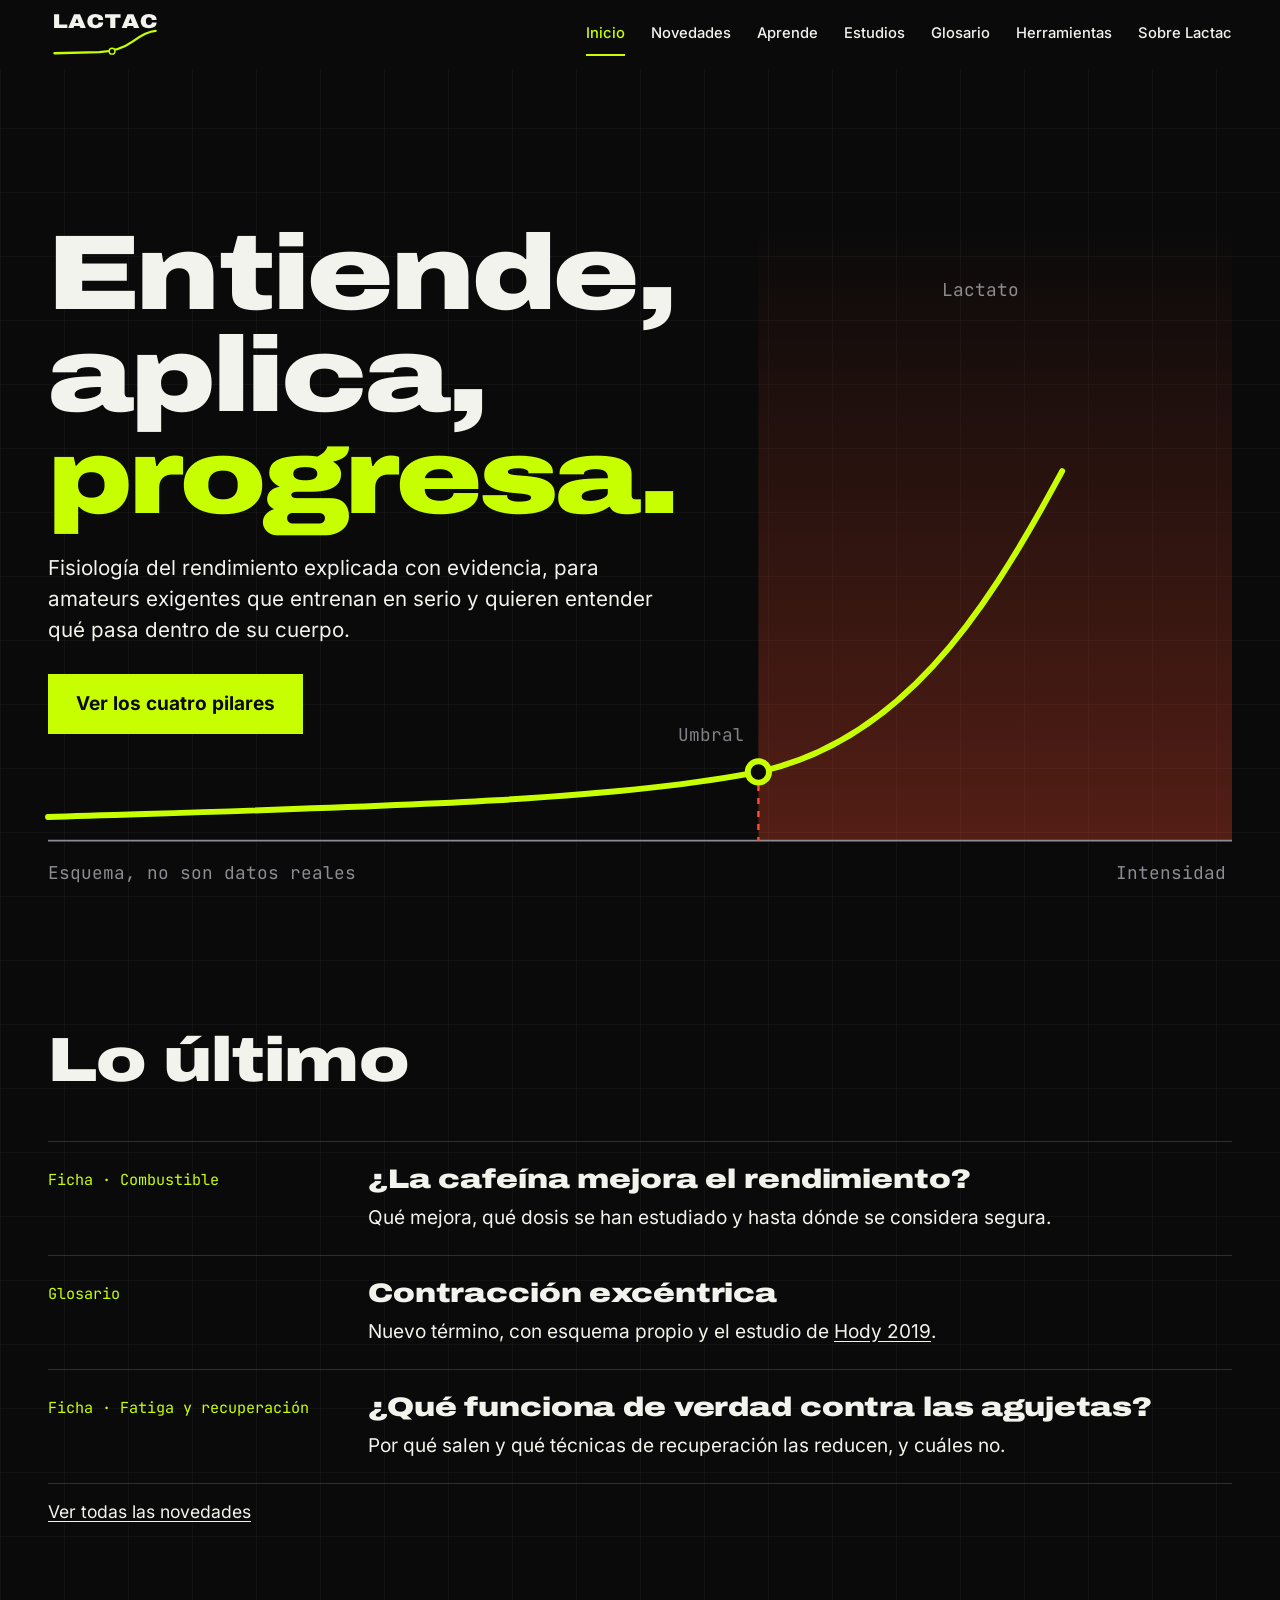
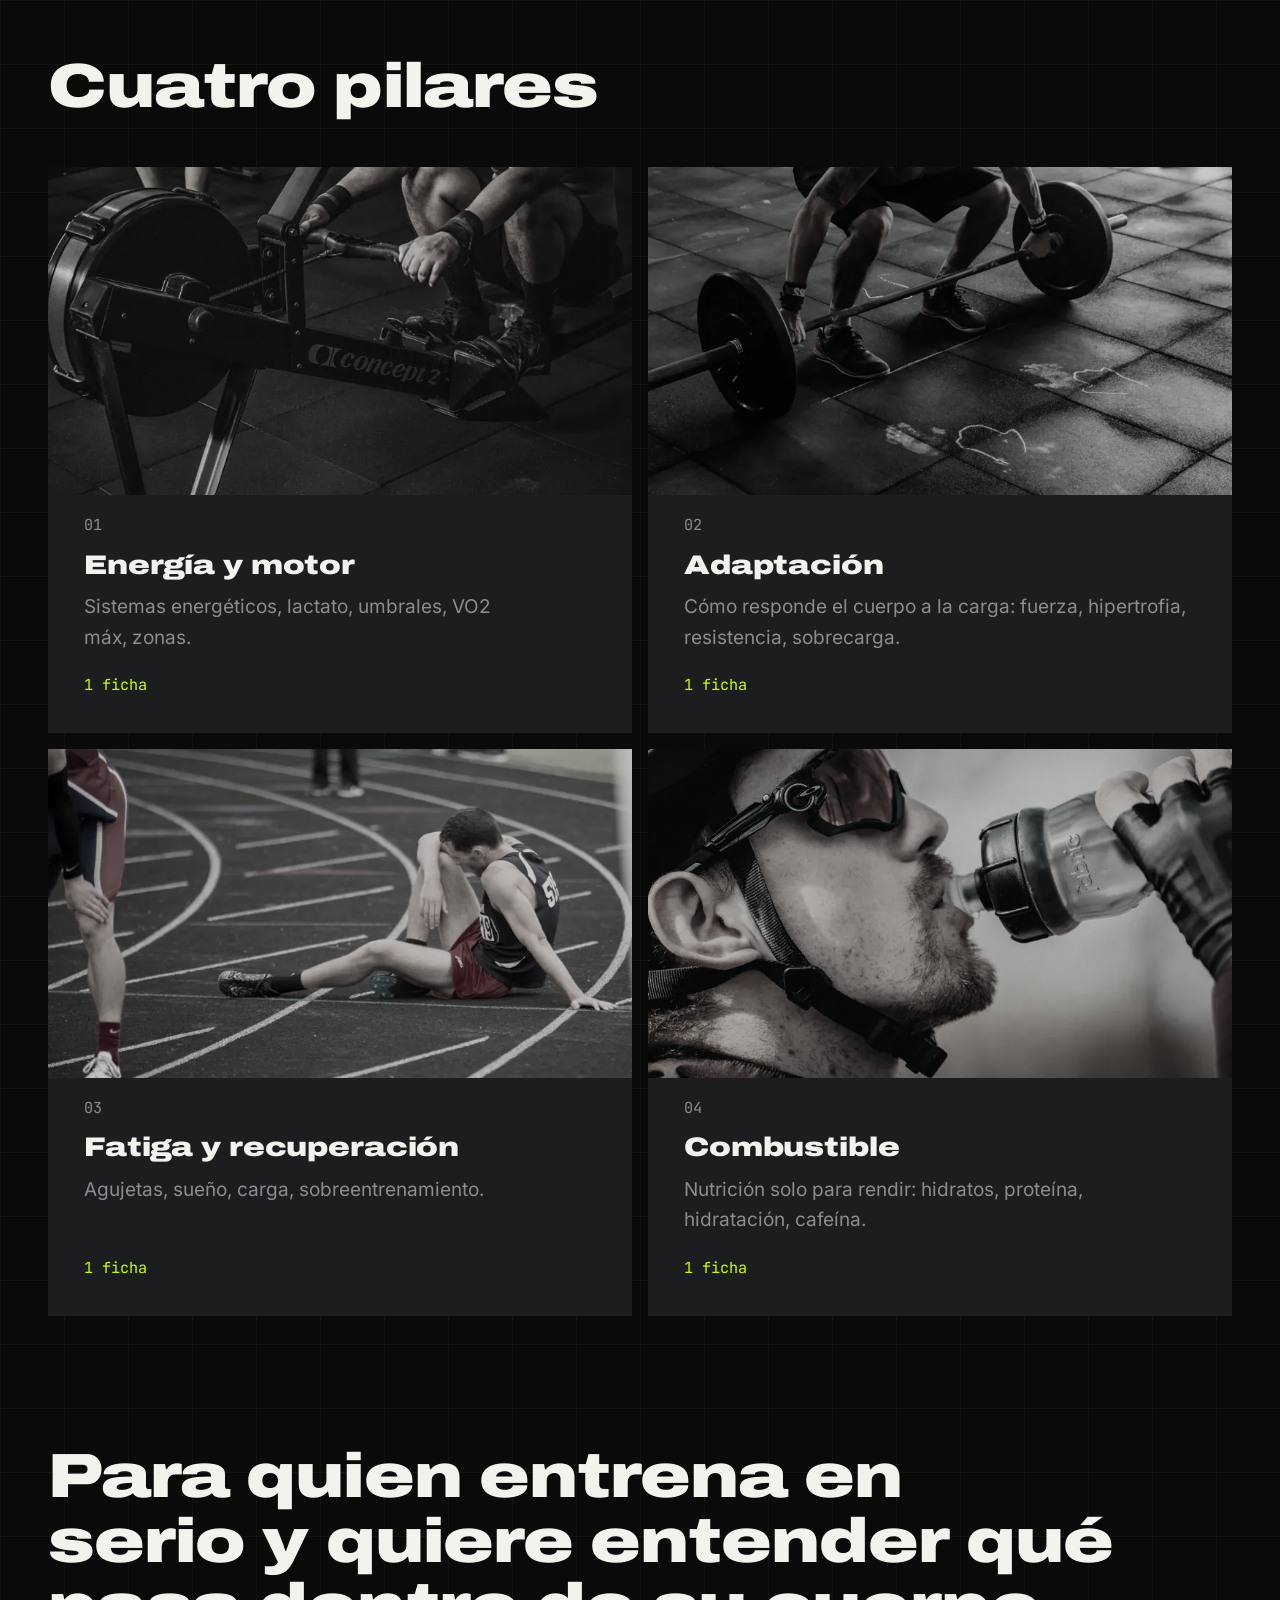
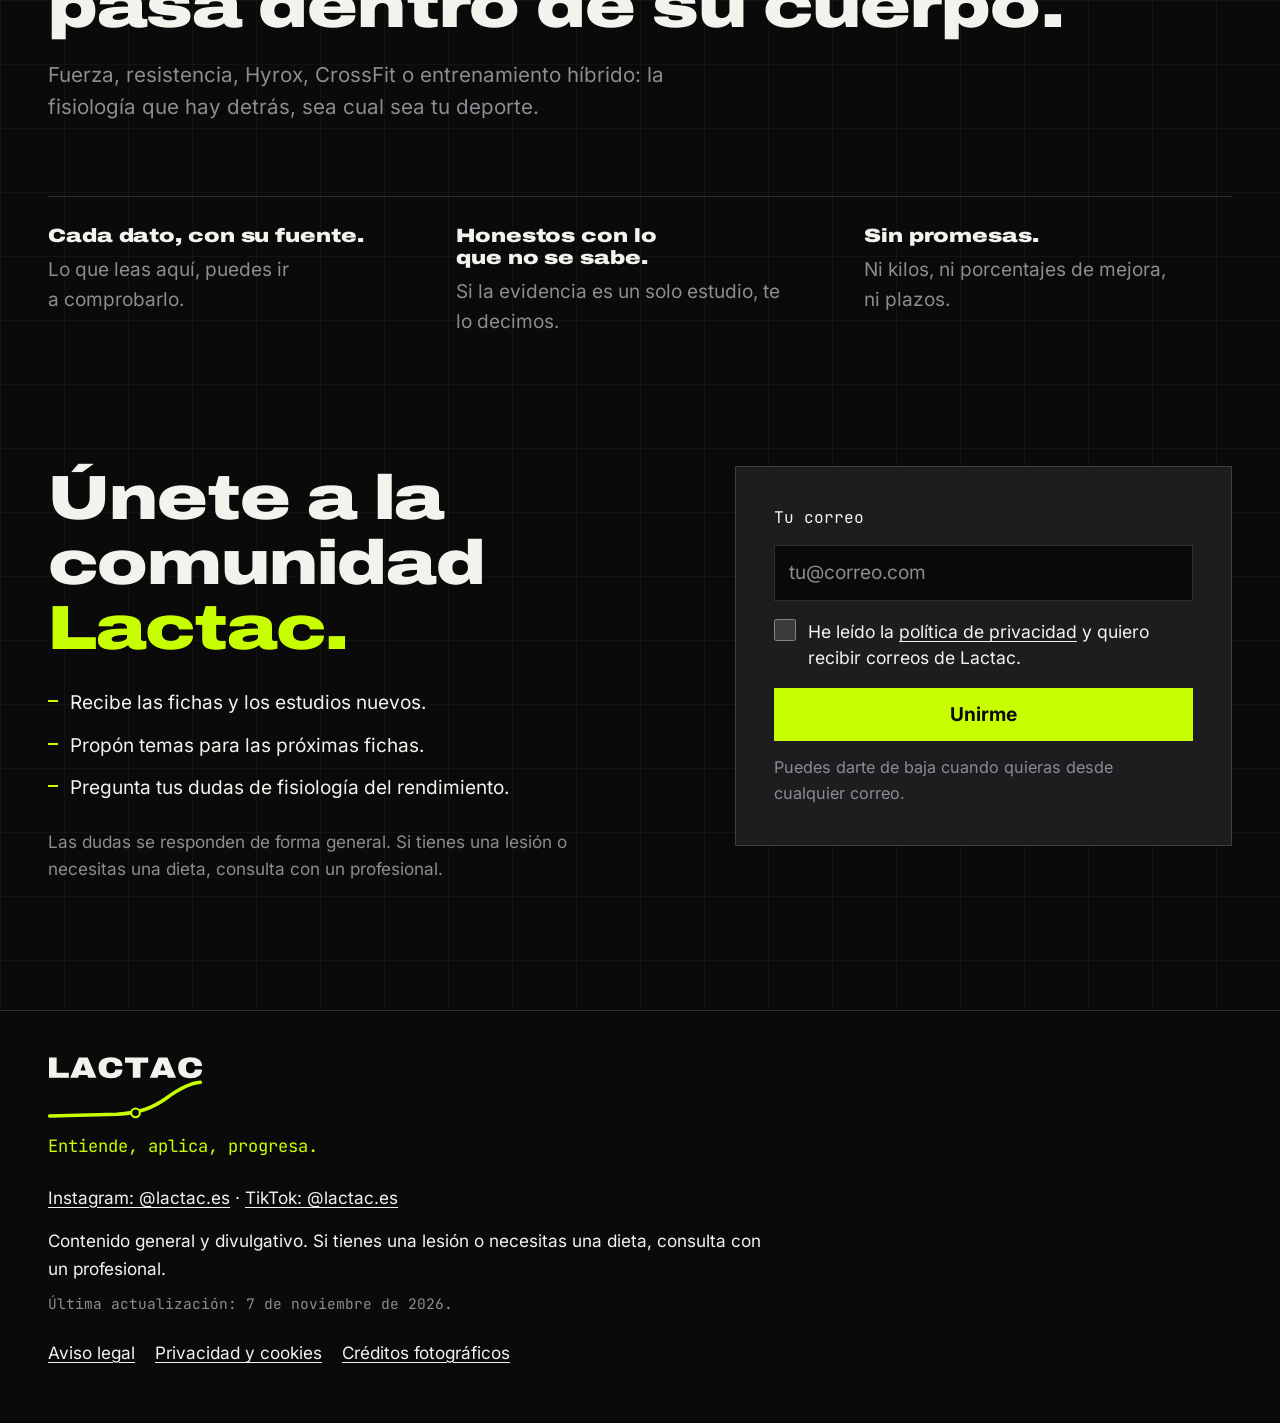
==== index.html @ e9f46bf6 "Añade la página Novedades, la enlaza en el menú y renueva Lo último de la portada Co-Authored-By: Cl" ====
<!doctype html>
<html lang="es">
<head>
  <meta charset="utf-8">
  <meta name="viewport" content="width=device-width, initial-scale=1">
  <title>Lactac: entiende, aplica, progresa</title>
  <meta name="description" content="Fisiología del rendimiento explicada con evidencia, para amateurs exigentes que entrenan en serio y quieren entender qué pasa dentro de su cuerpo.">
  <meta name="theme-color" content="#0A0A0A">
  <meta name="google-site-verification" content="8Z2kCoViaQaZimthYdNIzVZEVKFtoQlKiyJhFaFFDhQ">
  <link rel="icon" href="assets/logo/lactac-favicon.svg" type="image/svg+xml">
  <link rel="apple-touch-icon" href="assets/logo/lactac-favicon.png">
  <link rel="preload" as="font" type="font/woff2" href="assets/fonts/archivo-900-wdth125-latin.woff2" crossorigin>
  <link rel="stylesheet" href="styles.css?v=20261107zb">
  <script>
    document.documentElement.classList.add("js");
    setTimeout(function () {
      if (!(window.__BRAND__ && window.__BRAND__.booted)) document.documentElement.classList.remove("js");
    }, 4000);
  </script>
  <script defer src="lib/gsap.min.js?v=20261105"></script>
  <script defer src="lib/ScrollTrigger.min.js?v=20261105"></script>
  <script defer src="lib/manifest.js?v=20261107"></script>
  <script defer src="main.js?v=20261107i"></script>
</head>
<body>
  <a class="skip-link" href="#contenido">Saltar al contenido</a>

  <header class="nav" data-nav>
    <a class="brand" href="index.html" aria-label="Lactac, ir al inicio">
      <img src="assets/logo/lactac-logo-transparente-para-fondo-oscuro.svg" width="5801" height="2433" alt="">
    </a>
    <button class="nav-toggle" type="button" aria-expanded="false" aria-controls="menu" data-menu-toggle>Menú</button>
    <nav class="nav-links" id="menu" aria-label="Principal">
      <a href="index.html" aria-current="page">Inicio</a>
      <a href="novedades.html">Novedades</a>
      <a href="aprende.html">Aprende</a>
      <a href="estudios.html">Estudios</a>
      <a href="glosario.html">Glosario</a>
      <a href="herramientas.html">Herramientas</a>
      <a href="sobre.html">Sobre Lactac</a>
    </nav>
  </header>

  <main id="contenido">
    <section class="hero" id="inicio">
      <div class="hero-text">
        <h1 class="hero-title">
          <span>Entiende,</span>
          <span>aplica,</span>
          <span class="accent">progresa.</span>
        </h1>
        <p class="hero-sub">Fisiología del rendimiento explicada con evidencia, para amateurs exigentes que entrenan en serio y quieren entender qué pasa dentro de su cuerpo.</p>
        <a class="btn" href="aprende.html">Ver los cuatro pilares</a>
      </div>
      <svg class="chart chart-hero" data-chart="load" viewBox="0 0 1000 560" preserveAspectRatio="xMaxYMax meet" role="img" aria-label="Esquema de una curva de lactato: plana al principio y, a partir del umbral, se dispara al subir la intensidad.">
        <defs>
          <linearGradient id="zona-roja" x1="0" y1="0" x2="0" y2="1">
            <stop offset="0" stop-color="#FF4D2E" stop-opacity="0"/>
            <stop offset="1" stop-color="#FF4D2E" stop-opacity=".3"/>
          </linearGradient>
        </defs>
        <rect class="after" fill="url(#zona-roja)" x="600" y="0" width="400" height="520"/>
        <line class="axis" x1="0" y1="520" x2="1000" y2="520"/>
        <line class="after zone-line" x1="600" y1="462" x2="600" y2="520"/>
        <path class="draw curve" pathLength="1" d="M0 500 C 250 492, 470 488, 600 462 C 720 436, 790 330, 850 220 S 930 60, 990 40"/>
        <circle class="after dot" cx="600" cy="462" r="9"/>
        <text class="after" x="588" y="436" text-anchor="end">Umbral</text>
        <text x="820" y="60" text-anchor="end">Lactato</text>
        <text x="995" y="552" text-anchor="end">Intensidad</text>
        <text x="0" y="552">Esquema, no son datos reales</text>
      </svg>
    </section>

    <section class="latest wrap">
      <h2>Lo último</h2>
      <!-- Las tres primeras novedades de novedades.html -->
      <ul class="news-list">
        <li class="news-item">
          <p class="news-tag">Ficha · Combustible</p>
          <div class="news-body">
            <h3><a href="aprende.html#cafeina">¿La cafeína mejora el rendimiento?</a></h3>
            <p>Qué mejora, qué dosis se han estudiado y hasta dónde se considera segura.</p>
          </div>
        </li>
        <li class="news-item">
          <p class="news-tag">Glosario</p>
          <div class="news-body">
            <h3><a href="glosario.html#contraccion-excentrica">Contracción excéntrica</a></h3>
            <p>Nuevo término, con esquema propio y el estudio de <a href="estudios.html#hody-2019">Hody 2019</a>.</p>
          </div>
        </li>
        <li class="news-item">
          <p class="news-tag">Ficha · Fatiga y recuperación</p>
          <div class="news-body">
            <h3><a href="aprende.html#agujetas">¿Qué funciona de verdad contra las agujetas?</a></h3>
            <p>Por qué salen y qué técnicas de recuperación las reducen, y cuáles no.</p>
          </div>
        </li>
      </ul>
      <p class="latest-more"><a href="novedades.html">Ver todas las novedades</a></p>
    </section>

    <section class="pillars-home wrap">
      <h2>Cuatro pilares</h2>
      <div class="pillar-cards">
        <a class="pillar-card" href="aprende.html#energia">
          <img class="pillar-photo" src="assets/photos/energia-800.webp" srcset="assets/photos/energia-800.webp 800w, assets/photos/energia-1600.webp 1600w" sizes="(min-width: 720px) 50vw, 100vw" width="800" height="450" alt="" loading="lazy" decoding="async">
          <span class="pillar-num">01</span>
          <h3>Energía y motor</h3>
          <p>Sistemas energéticos, lactato, umbrales, VO2 máx, zonas.</p>
          <span class="pillar-count">1 ficha</span>
        </a>
        <a class="pillar-card" href="aprende.html#adaptacion">
          <img class="pillar-photo" src="assets/photos/adaptacion-800.webp" srcset="assets/photos/adaptacion-800.webp 800w, assets/photos/adaptacion-1600.webp 1600w" sizes="(min-width: 720px) 50vw, 100vw" width="800" height="450" alt="" loading="lazy" decoding="async">
          <span class="pillar-num">02</span>
          <h3>Adaptación</h3>
          <p>Cómo responde el cuerpo a la carga: fuerza, hipertrofia, resistencia, sobrecarga.</p>
          <span class="pillar-count">1 ficha</span>
        </a>
        <a class="pillar-card" href="aprende.html#fatiga">
          <img class="pillar-photo" src="assets/photos/fatiga-800.webp" srcset="assets/photos/fatiga-800.webp 800w, assets/photos/fatiga-1600.webp 1600w" sizes="(min-width: 720px) 50vw, 100vw" width="800" height="450" alt="" loading="lazy" decoding="async">
          <span class="pillar-num">03</span>
          <h3>Fatiga y recuperación</h3>
          <p>Agujetas, sueño, carga, sobreentrenamiento.</p>
          <span class="pillar-count">1 ficha</span>
        </a>
        <a class="pillar-card" href="aprende.html#combustible">
          <img class="pillar-photo" src="assets/photos/combustible-800.webp" srcset="assets/photos/combustible-800.webp 800w, assets/photos/combustible-1600.webp 1600w" sizes="(min-width: 720px) 50vw, 100vw" width="800" height="450" alt="" loading="lazy" decoding="async">
          <span class="pillar-num">04</span>
          <h3>Combustible</h3>
          <p>Nutrición solo para rendir: hidratos, proteína, hidratación, cafeína.</p>
          <span class="pillar-count">1 ficha</span>
        </a>
      </div>
    </section>

    <section class="idea wrap">
      <h2>Para quien entrena en serio y quiere entender qué pasa dentro de su cuerpo.</h2>
      <p class="idea-sub">Fuerza, resistencia, Hyrox, CrossFit o entrenamiento híbrido: la fisiología que hay detrás, sea cual sea tu deporte.</p>
      <div class="rules">
        <div>
          <h3>Cada dato, con su fuente.</h3>
          <p>Lo que leas aquí, puedes ir a comprobarlo.</p>
        </div>
        <div>
          <h3>Honestos con lo que no se sabe.</h3>
          <p>Si la evidencia es un solo estudio, te lo decimos.</p>
        </div>
        <div>
          <h3>Sin promesas.</h3>
          <p>Ni kilos, ni porcentajes de mejora, ni plazos.</p>
        </div>
      </div>
    </section>

    <section class="join wrap" id="comunidad">
      <div class="join-text">
        <h2>Únete a la comunidad <span class="accent">Lactac.</span></h2>
        <ul class="join-list">
          <li>Recibe las fichas y los estudios nuevos.</li>
          <li>Propón temas para las próximas fichas.</li>
          <li>Pregunta tus dudas de fisiología del rendimiento.</li>
        </ul>
        <p class="join-note">Las dudas se responden de forma general. Si tienes una lesión o necesitas una dieta, consulta con un profesional.</p>
      </div>
      <!-- Formulario «Comunidad Lactac» de Brevo, con el diseño de la web. -->
      <form class="join-form" method="post" action="https://de83f04d.sibforms.com/serve/[base64]">
        <label for="join-email">Tu correo</label>
        <input id="join-email" name="EMAIL" type="email" autocomplete="email" placeholder="tu@correo.com" required>
        <label class="join-consent">
          <input type="checkbox" required>
          <span>He leído la <a href="privacidad.html">política de privacidad</a> y quiero recibir correos de Lactac.</span>
        </label>
        <input class="join-check" type="text" name="email_address_check" value="" tabindex="-1" autocomplete="off" aria-hidden="true">
        <input type="hidden" name="locale" value="es">
        <input type="hidden" name="html_type" value="simple">
        <button class="btn" type="submit">Unirme</button>
        <p class="join-small">Puedes darte de baja cuando quieras desde cualquier correo.</p>
      </form>
    </section>
  </main>

  <footer class="footer">
    <div class="wrap footer-inner">
      <img class="footer-logo" src="assets/logo/lactac-logo-transparente-para-fondo-oscuro.svg" width="5801" height="2433" alt="Lactac" loading="lazy">
      <p class="footer-tagline">Entiende, aplica, progresa.</p>
      <p class="footer-ig"><a href="https://www.instagram.com/lactac.es/">Instagram: @lactac.es</a> · <a href="https://www.tiktok.com/@lactac.es">TikTok: @lactac.es</a></p>
      <p>Contenido general y divulgativo. Si tienes una lesión o necesitas una dieta, consulta con un profesional.</p>
      <p class="footer-updated">Última actualización: 7 de noviembre de 2026.</p>
      <p class="footer-credits">
        <a href="aviso-legal.html">Aviso legal</a>
        <a href="privacidad.html">Privacidad y cookies</a>
        <a href="creditos.html">Créditos fotográficos</a>
      </p>
    </div>
  </footer>
</body>
</html>
---- styles.css ----
/* =============================================================
   0. Fuentes alojadas en la propia web (licencia SIL OFL 1.1)
   ============================================================= */
/* latin-ext */
@font-face {
  font-family: 'Archivo';
  font-style: normal;
  font-weight: 900;
  font-stretch: 125%;
  font-display: swap;
  src: url(assets/fonts/archivo-900-wdth125-latin-ext.woff2) format('woff2');
  unicode-range: U+0100-02BA, U+02BD-02C5, U+02C7-02CC, U+02CE-02D7, U+02DD-02FF, U+0304, U+0308, U+0329, U+1D00-1DBF, U+1E00-1E9F, U+1EF2-1EFF, U+2020, U+20A0-20AB, U+20AD-20C4, U+2113, U+2C60-2C7F, U+A720-A7FF;
}
/* latin */
@font-face {
  font-family: 'Archivo';
  font-style: normal;
  font-weight: 900;
  font-stretch: 125%;
  font-display: swap;
  src: url(assets/fonts/archivo-900-wdth125-latin.woff2) format('woff2');
  unicode-range: U+0000-00FF, U+0131, U+0152-0153, U+02BB-02BC, U+02C6, U+02DA, U+02DC, U+0304, U+0308, U+0329, U+2000-206F, U+20AC, U+2122, U+2191, U+2193, U+2212, U+2215, U+FEFF, U+FFFD;
}
/* latin-ext */
@font-face {
  font-family: 'Inter';
  font-style: normal;
  font-weight: 400 700;
  font-display: swap;
  src: url(assets/fonts/inter-400-700-latin-ext.woff2) format('woff2');
  unicode-range: U+0100-02BA, U+02BD-02C5, U+02C7-02CC, U+02CE-02D7, U+02DD-02FF, U+0304, U+0308, U+0329, U+1D00-1DBF, U+1E00-1E9F, U+1EF2-1EFF, U+2020, U+20A0-20AB, U+20AD-20C4, U+2113, U+2C60-2C7F, U+A720-A7FF;
}
/* latin */
@font-face {
  font-family: 'Inter';
  font-style: normal;
  font-weight: 400 700;
  font-display: swap;
  src: url(assets/fonts/inter-400-700-latin.woff2) format('woff2');
  unicode-range: U+0000-00FF, U+0131, U+0152-0153, U+02BB-02BC, U+02C6, U+02DA, U+02DC, U+0304, U+0308, U+0329, U+2000-206F, U+20AC, U+2122, U+2191, U+2193, U+2212, U+2215, U+FEFF, U+FFFD;
}
/* latin-ext */
@font-face {
  font-family: 'JetBrains Mono';
  font-style: normal;
  font-weight: 400 700;
  font-display: swap;
  src: url(assets/fonts/jetbrains-mono-400-700-latin-ext.woff2) format('woff2');
  unicode-range: U+0100-02BA, U+02BD-02C5, U+02C7-02CC, U+02CE-02D7, U+02DD-02FF, U+0304, U+0308, U+0329, U+1D00-1DBF, U+1E00-1E9F, U+1EF2-1EFF, U+2020, U+20A0-20AB, U+20AD-20C4, U+2113, U+2C60-2C7F, U+A720-A7FF;
}
/* latin */
@font-face {
  font-family: 'JetBrains Mono';
  font-style: normal;
  font-weight: 400 700;
  font-display: swap;
  src: url(assets/fonts/jetbrains-mono-400-700-latin.woff2) format('woff2');
  unicode-range: U+0000-00FF, U+0131, U+0152-0153, U+02BB-02BC, U+02C6, U+02DA, U+02DC, U+0304, U+0308, U+0329, U+2000-206F, U+20AC, U+2122, U+2191, U+2193, U+2212, U+2215, U+FEFF, U+FFFD;
}

/* =============================================================
   1. Tokens
   ============================================================= */
:root {
  color-scheme: dark;
  --lime: #C8FF00;      /* acento, solo sobre oscuro */
  --black: #0A0A0A;     /* fondo */
  --graphite: #1C1D1F;  /* tarjetas */
  --bone: #F3F3EE;      /* texto */
  --gray: #8C8C92;      /* secundario */
  --red: #FF4D2E;       /* solo en gráficas */
  --line: rgba(243, 243, 238, .16);
  --grid: rgba(243, 243, 238, .035);
  --display: "Archivo", "Arial Black", sans-serif;
  --body: "Inter", "Segoe UI", system-ui, sans-serif;
  --mono: "JetBrains Mono", "Consolas", monospace;
  --gutter: clamp(20px, 4vw, 48px);
  --content-max: 1760px;
  /* Margen lateral único: logo, títulos y contenido empiezan en el mismo sitio */
  --edge: max(var(--gutter), calc((100% - var(--content-max)) / 2 + var(--gutter)));
  --gap-section: clamp(72px, 10vw, 148px);
}

/* =============================================================
   2. Base
   ============================================================= */
*, *::before, *::after { box-sizing: border-box; margin: 0; }
html { -webkit-text-size-adjust: 100%; overflow-x: clip; scroll-behavior: smooth; scroll-padding-top: 96px; background: var(--black); }
body {
  font-family: var(--body);
  font-size: clamp(17px, .5vw + 15px, 19px);
  line-height: 1.6;
  color: var(--bone);
  background-color: var(--black);
  /* La rejilla de laboratorio */
  background-image:
    linear-gradient(var(--grid) 1px, transparent 1px),
    linear-gradient(90deg, var(--grid) 1px, transparent 1px);
  background-size: 64px 64px;
  overflow-x: clip;
  -webkit-font-smoothing: antialiased;
  text-rendering: optimizeLegibility;
}
img, svg { display: block; max-width: 100%; }
img { height: auto; }
a { color: inherit; text-underline-offset: .18em; }
p { text-wrap: pretty; }
h1, h2, h3 { text-wrap: balance; font-family: var(--display); font-weight: 900; font-stretch: 125%; }
h2 { font-size: clamp(1.8rem, 5vw, 3.9rem); line-height: 1.04; letter-spacing: -.015em; }
h3 { font-size: clamp(1.25rem, 2.1vw, 1.75rem); line-height: 1.14; letter-spacing: -.005em; }
::selection { background: var(--lime); color: var(--black); }
:focus-visible { outline: 3px solid var(--lime); outline-offset: 3px; border-radius: 2px; }

.skip-link {
  position: fixed; top: -100px; left: 1rem; z-index: 100;
  padding: .6rem 1rem; background: var(--lime); color: var(--black); font-weight: 700;
}
.skip-link:focus { top: 1rem; }
.wrap { max-width: var(--content-max); margin-inline: auto; padding-inline: var(--gutter); }
.accent { color: var(--lime); }

/* =============================================================
   3. Navegación y botón
   ============================================================= */
.nav {
  position: fixed; inset: 0 0 auto 0; z-index: 50;
  display: flex; align-items: center; justify-content: space-between; flex-wrap: wrap; gap: 4px 32px;
  padding: 10px var(--edge);
  background: var(--black);
  border-bottom: 1px solid transparent;
  transition: border-color .3s;
}
.nav.is-solid { border-bottom-color: var(--line); }
.brand { display: block; min-height: 44px; }
.brand img { width: auto; height: 48px; }
.nav-links { display: flex; flex-wrap: wrap; gap: 0 26px; font-weight: 500; font-size: .92rem; }
.nav-links a { display: block; padding: 10px 0; text-decoration: none; box-shadow: inset 0 -2px 0 transparent; transition: box-shadow .25s; }
.nav-links a[aria-current="page"] { color: var(--lime); box-shadow: inset 0 -2px 0 var(--lime); }
@media (hover: hover) { .nav-links a:hover { box-shadow: inset 0 -2px 0 var(--lime); } }
.nav-toggle { display: none; }

.btn {
  display: inline-block; padding: 15px 28px;
  background: var(--lime); color: var(--black);
  font-weight: 700; text-decoration: none;
  transition: background-color .2s;
}
@media (hover: hover) { .btn:hover { background: var(--bone); } }

/* =============================================================
   4. Gráficas
   ============================================================= */
.chart { width: 100%; height: auto; overflow: visible; }
.chart text { font-family: var(--mono); font-size: 13px; fill: var(--gray); }
.chart .label-accent { fill: var(--lime); }
.chart .label-zone { fill: var(--red); }
.axis { stroke: var(--gray); stroke-width: 1.5; }
.baseline { stroke: var(--gray); stroke-width: 1; stroke-dasharray: 4 6; opacity: .7; }
.zone { fill: var(--red); opacity: .16; }
.zone-line { stroke: var(--red); stroke-width: 2; stroke-dasharray: 5 6; }
.draw { fill: none; stroke-linecap: round; stroke-linejoin: round; stroke-dasharray: 1 1.1; stroke-dashoffset: 0; }
.curve { stroke: var(--lime); stroke-width: 5; }
.curve-mid { stroke: var(--bone); stroke-width: 3; }
.curve-soft { stroke: var(--gray); stroke-width: 3; }
.dot { fill: var(--black); stroke: var(--lime); stroke-width: 5; }

.plate { min-width: 0; }
.plate figcaption { margin-top: 10px; font-family: var(--mono); font-size: .75rem; color: var(--gray); }

/* =============================================================
   5. Secciones
   ============================================================= */
.hero {
  position: relative; isolation: isolate;
  min-height: 100vh; min-height: 100svh;
  padding: 104px var(--edge) 28px;
  display: flex; flex-direction: column; gap: 32px;
}
.hero-title { font-size: min(11.9vw, 8.2rem); line-height: .96; letter-spacing: -.025em; margin-bottom: 24px; }
.hero-title span { display: block; }
.hero-sub { max-width: 31em; font-size: 1.08em; line-height: 1.5; margin-bottom: 28px; }

.idea { padding-block: var(--gap-section) 0; }
.idea h2 { max-width: 19em; margin-bottom: 20px; }
.idea-sub { max-width: 34em; color: var(--gray); font-size: 1.08em; }
.rules { display: grid; gap: 28px; margin-top: clamp(40px, 6vw, 72px); padding-top: 28px; border-top: 1px solid var(--line); }
.rules h3 { font-size: clamp(1.1rem, 1.5vw, 1.3rem); margin-bottom: 8px; }
.rules p { color: var(--gray); }

.pillar { display: grid; gap: 36px; align-items: center; padding-block: var(--gap-section) 0; }
.pillar-text { min-width: 0; }
.pillar-text h2 { margin-bottom: 18px; }
.covers { font-family: var(--mono); font-size: .92em; line-height: 1.55; max-width: 34em; }
.empty { margin-top: 18px; color: var(--gray); font-size: .92em; }

/* La ficha de Adaptación */
.pillar-ficha { align-items: start; }
.ficha { display: grid; gap: 36px; min-width: 0; padding: clamp(22px, 4vw, 52px); background: var(--graphite); }
.ficha h3 { font-size: clamp(1.4rem, 2.8vw, 2.25rem); margin-bottom: 20px; }
.ficha-text { min-width: 0; }
.ficha-text p { max-width: 34em; margin-bottom: 14px; }
.ficha-block { padding-block: 18px; border-top: 1px solid var(--line); }
.ficha-block h4 { margin-bottom: 8px; font-family: var(--mono); font-size: .92em; font-weight: 500; }
.ficha-block p:last-child { margin-bottom: 0; }
/* «Cómo aplicarlo» se resalta en todas las fichas */
.ficha-apply { margin-block: 6px; padding: 18px 20px; border-top: 0; border-left: 4px solid var(--lime); background: rgba(200, 255, 0, .09); }
.ficha-apply h4 { color: var(--lime); font-weight: 700; }
.ficha-apply + .ficha-block { border-top: 0; }
.ficha-apply a { color: var(--lime); }
.fuentes { border-top: 1px solid var(--line); padding-top: 8px; }
.fuentes summary { padding-block: 10px; font-family: var(--mono); font-size: .92em; font-weight: 500; cursor: pointer; }
.fuentes ul { display: grid; gap: 10px; padding-left: 1.2em; margin: 8px 0 8px; font-size: .92em; }
.fuentes a { font-weight: 600; }

.bars { min-width: 0; display: grid; gap: 18px; align-self: center; }
.bars figcaption { font-family: var(--mono); font-size: .85em; color: var(--bone); }
.bar-row {
  display: grid; align-items: center; gap: 4px 12px;
  grid-template-columns: 1fr auto;
  grid-template-areas: "label value" "track track";
  font-family: var(--mono); font-size: .85em;
}
.bar-label { grid-area: label; color: var(--gray); }
.bar-value { grid-area: value; font-weight: 700; }
.bar-track { grid-area: track; display: block; height: 22px; border-left: 1.5px solid var(--gray); }
.bar { display: block; height: 100%; width: var(--v); background: var(--gray); transform-origin: left; }
.is-key .bar-label, .is-key .bar-value { color: var(--lime); }
.is-key .bar { background: var(--lime); }
.bars-source { font-family: var(--mono); font-size: .75rem; color: var(--gray); }

/* Cabecera de las páginas interiores */
.page-head { padding-block: 128px 0; }
.page-title { font-size: clamp(2.4rem, 8vw, 6.5rem); line-height: .98; letter-spacing: -.025em; margin-bottom: 18px; }
.page-intro { max-width: 34em; font-size: 1.08em; line-height: 1.5; }
.page-curve { margin-top: clamp(28px, 4vw, 48px); }
.page-end { padding-bottom: var(--gap-section); }

.subnav { display: flex; flex-wrap: wrap; gap: 0 26px; margin-top: 18px; font-family: var(--mono); font-size: .85em; }
.subnav a { display: block; padding-block: 11px; color: var(--gray); text-decoration: none; transition: color .2s; }
@media (hover: hover) { .subnav a:hover { color: var(--lime); } }

/* Lo último en la portada y lista de estudios */
.latest { padding-block: var(--gap-section) 0; }
.latest h2 { margin-bottom: clamp(28px, 4vw, 48px); }
/* Novedades (página y «Lo último» de la portada) */
.news-day { padding-top: clamp(48px, 6vw, 88px); }
.news-date { padding-bottom: 14px; border-bottom: 1px solid var(--line); font-family: var(--mono); font-size: .9rem; font-weight: 700; font-stretch: 100%; letter-spacing: 0; color: var(--gray); }
.news-list { list-style: none; padding: 0; }
.news-item { display: grid; grid-template-columns: minmax(0, 1fr); gap: 6px 32px; padding-block: 22px; border-bottom: 1px solid var(--line); }
.news-tag { font-family: var(--mono); font-size: .8em; color: var(--lime); }
.news-body h3 { margin-bottom: 8px; }
.news-body h3 a { text-decoration: none; }
.news-body p { max-width: 46em; }
@media (hover: hover) { .news-body h3 a:hover { color: var(--lime); } }
@media (min-width: 720px) { .news-item { grid-template-columns: minmax(0, 3fr) minmax(0, 9fr); } .news-tag { padding-top: .3em; } }
.latest .news-list { border-top: 1px solid var(--line); }
.study-group { padding-top: clamp(48px, 6vw, 88px); }
.study-group h2 { margin-bottom: clamp(20px, 3vw, 36px); }
.study-grid { display: grid; gap: 16px; grid-template-columns: repeat(auto-fit, minmax(min(100%, 520px), 1fr)); align-items: start; }
.study-featured { grid-column: 1 / -1; }
.study { min-width: 0; display: grid; grid-template-columns: minmax(0, 1fr); gap: 4px; padding: clamp(22px, 3vw, 36px); background: var(--graphite); }
.study h3 { font-size: clamp(1.2rem, 2vw, 1.5rem); margin-bottom: 8px; }
.study .ficha-block p { font-size: .95em; }
.study-uses { margin-top: 10px; font-family: var(--mono); font-size: .8em; color: var(--gray); }
.study-featured .study-uses { margin-block: 18px 4px; }
.ficha-meta { font-family: var(--mono); font-size: .85em; color: var(--lime); }
.ficha-btn { margin-top: 10px; }

/* Los cuatro pilares en la portada */
.pillars-home { padding-block: var(--gap-section) 0; }
.pillars-home h2 { margin-bottom: clamp(28px, 4vw, 48px); }
.pillar-cards { display: grid; gap: 16px; }
.pillar-card {
  display: flex; flex-direction: column; gap: 12px; min-width: 0;
  padding: clamp(22px, 3vw, 36px);
  background: var(--graphite); text-decoration: none;
  box-shadow: inset 0 -3px 0 transparent; transition: box-shadow .25s;
}
@media (hover: hover) { .pillar-card:hover { box-shadow: inset 0 -3px 0 var(--lime); } }
.pillar-num, .pillar-count { font-family: var(--mono); font-size: .8em; color: var(--gray); }
.pillar-card p { color: var(--gray); }
.pillar-count { margin-top: auto; padding-top: 8px; color: var(--lime); }

/* Fotos de los pilares: en gris y oscurecidas para que manden el texto y el lima */
.pillar-photo {
  display: block; width: 100%; height: auto; aspect-ratio: 16 / 9; object-fit: cover;
  background: var(--graphite);
  filter: grayscale(.85) contrast(1.08) brightness(.78);
  transition: filter .4s;
}
.pillar-text .pillar-photo { margin-top: 28px; border-bottom: 3px solid var(--lime); }
.pillar-card { --card-pad: clamp(22px, 3vw, 36px); }
.pillar-card .pillar-photo {
  width: calc(100% + var(--card-pad) * 2); max-width: none;
  margin: calc(var(--card-pad) * -1) calc(var(--card-pad) * -1) 6px;
}
@media (hover: hover) { .pillar-card:hover .pillar-photo { filter: grayscale(.2) contrast(1.05) brightness(.85); } }

/* Vídeo corto en bucle dentro de una ficha */
.ficha-side { min-width: 0; display: grid; gap: 40px; align-content: center; }
.clip { margin: 0; min-width: 0; }
.clip video { display: block; width: 100%; height: auto; aspect-ratio: 16 / 9; object-fit: cover; background: var(--black); filter: grayscale(.6) contrast(1.05); }
.clip figcaption { margin-top: 10px; font-family: var(--mono); font-size: .75rem; color: var(--gray); }

/* Ficha dentro de un pilar con gráfica */
.pillar > .ficha { grid-column: 1 / -1; }

/* Esquema de flujo (sin datos) */
.flow { min-width: 0; display: grid; gap: 10px; align-self: center; justify-items: center; font-family: var(--mono); font-size: .85em; }
.flow-title { justify-self: start; margin-bottom: 6px; color: var(--bone); }
.flow-step { display: flex; flex-wrap: wrap; align-items: center; justify-content: center; gap: 10px; width: 100%; }
.flow-box { flex: 1 1 0; min-width: 0; padding: 12px 14px; border: 1.5px solid var(--gray); text-align: center; line-height: 1.35; }
.flow-mid { border-color: var(--bone); }
.flow-key { flex: 0 1 auto; padding-inline: 28px; border-color: var(--lime); background: var(--lime); color: var(--black); font-weight: 700; }
.flow-op, .flow-arrow { color: var(--lime); font-weight: 700; }
.flow .bars-source { justify-self: start; margin-top: 6px; }
.latest-more { margin-top: 14px; font-size: .92em; }

/* Herramientas */
.tools { padding-top: clamp(32px, 4vw, 56px); display: grid; gap: 16px; grid-template-columns: repeat(auto-fit, minmax(min(100%, 340px), 1fr)); align-items: start; }
.tool { min-width: 0; display: grid; grid-template-columns: minmax(0, 1fr); gap: 16px; padding: clamp(22px, 3vw, 36px); background: var(--graphite); }
.tool h2 { font-size: clamp(1.3rem, 2.2vw, 1.75rem); line-height: 1.12; letter-spacing: -.005em; }
.tool > p { color: var(--gray); }
.tool h3 { margin-bottom: 8px; font-family: var(--mono); font-size: .92em; font-weight: 500; }
.tool-form { display: grid; grid-template-columns: minmax(0, 1fr); gap: 12px; }
.tool-field label { display: block; margin-bottom: 6px; font-size: .92em; }
.tool-input { display: flex; align-items: center; border: 1.5px solid var(--gray); background: var(--black); transition: border-color .2s; }
.tool-input:focus-within { border-color: var(--lime); }
.tool-input input { flex: 1; width: 100%; min-width: 0; min-height: 48px; padding: 0 14px; border: 0; background: transparent; color: var(--bone); font: inherit; font-family: var(--mono); font-size: 1.05em; }
.tool-input input:focus { outline: none; }
.tool-input select { flex: 1; width: 100%; min-width: 0; min-height: 48px; padding: 0 14px; border: 0; background: var(--black); color: var(--bone); font: inherit; cursor: pointer; }
.tool-input select:focus { outline: none; }
.tool-unit { padding-right: 14px; font-family: var(--mono); font-size: .85em; color: var(--gray); }
.tool-result { display: block; padding: 16px 18px; border-left: 4px solid var(--lime); background: rgba(200, 255, 0, .09); font-family: var(--mono); font-size: .95em; }
.tool-result strong { display: block; color: var(--lime); font-size: 1.6em; font-weight: 700; }
.tool-zones { width: 100%; margin-top: 14px; border-collapse: collapse; font-size: .95em; }
.tool-zones th, .tool-zones td { padding: 8px 6px; border-top: 1px solid rgba(243, 243, 238, .14); text-align: left; font-weight: 400; }
.tool-zones thead th { border-top: 0; color: var(--gray); font-size: .85em; }
.tool-zones tbody th { color: var(--bone); font-weight: 700; }
.tool-zone-n { display: block; color: var(--lime); font-size: .8em; font-weight: 700; }
.tool-zones td { white-space: nowrap; }
.tool-result.is-error { border-left-color: var(--red); background: rgba(255, 77, 46, .1); }
.tool .ficha-block p { font-size: .92em; }
.tool .ficha-block p + p { margin-top: 10px; }
.tool .fuentes { padding-top: 4px; }
.tool .fuentes ul { font-size: .85em; }
.tools-note { margin-top: 18px; font-family: var(--mono); font-size: .8em; color: var(--gray); }

/* Glosario */
/* Palabras que llevan al glosario: subrayado de puntos lima */
a[href^="glosario.html#"], .term-body p:not(.term-meta) a[href^="#"] {
  text-decoration: underline dotted var(--lime);
  text-decoration-thickness: 2px;
  text-underline-offset: .24em;
  transition: color .2s;
}
@media (hover: hover) {
  a[href^="glosario.html#"]:hover, .term-body p:not(.term-meta) a[href^="#"]:hover { color: var(--lime); }
}
.glossary { padding-top: clamp(32px, 4vw, 56px); }
.term { display: grid; gap: 10px 48px; padding-block: 28px; border-top: 1px solid var(--line); }
.term h2 { font-size: clamp(1.3rem, 2.4vw, 1.9rem); line-height: 1.12; letter-spacing: -.005em; }
.term-body p { max-width: 40em; }
.term-meta { margin-top: 12px; font-family: var(--mono); font-size: .8em; color: var(--gray); }
@media (min-width: 960px) { .term { grid-template-columns: minmax(0, 4fr) minmax(0, 8fr); } }

/* Fotos del glosario y de los estudios: mismo tratamiento que las de los pilares */
.term-photo, .study-photo {
  display: block; width: 100%; height: auto; aspect-ratio: 16 / 9; object-fit: cover;
  background: var(--graphite);
  filter: grayscale(.85) contrast(1.08) brightness(.78);
}
.term-photo { max-width: 420px; margin-block: 6px 4px; border-bottom: 3px solid var(--lime); }

/* Esquemas del glosario para los términos sin foto: misma caja que las fotos */
.term-figure { margin: 6px 0 4px; max-width: 420px; aspect-ratio: 16 / 9; background: var(--graphite); border-bottom: 3px solid var(--lime); }
.term-chart { display: block; width: 100%; height: 100%; }
.term-chart text { font-family: var(--mono); font-size: 14px; fill: var(--bone); }
.term-chart .tc-accent { fill: var(--lime); }
.term-chart .tc-big { font-size: 20px; font-weight: 700; }
.term-chart .tc-note { font-size: 11px; fill: var(--gray); }
.term-chart .axis { stroke-width: 1.5; }
.tc-curve { fill: none; stroke: var(--lime); stroke-width: 5; stroke-linecap: round; }
.tc-dot { fill: var(--black); stroke: var(--lime); stroke-width: 4; }
.tc-dot-soft { stroke: var(--bone); }
.tc-box { fill: var(--black); stroke: var(--gray); stroke-width: 1.5; }
.tc-key { stroke: var(--lime); stroke-width: 2.5; }
.tc-arrow { fill: none; stroke: var(--gray); stroke-width: 2; marker-end: url(#tc-head); }
.tc-track { stroke: var(--line); stroke-width: 10; stroke-linecap: round; }
.tc-reserve { stroke: var(--lime); stroke-width: 10; stroke-linecap: round; }
.tc-bracket { fill: none; stroke: var(--lime); stroke-width: 2; }
.tc-dash { stroke: var(--gray); stroke-width: 1.5; stroke-dasharray: 4 5; }
@media (max-width: 719px) {
  /* En móvil el esquema se reduce: la letra sube para seguir legible */
  .term-chart text { font-size: 17px; }
  .term-chart .tc-big { font-size: 22px; }
  .term-chart .tc-note { font-size: 13px; }
}
@media (min-width: 960px) {
  .term > h2 { grid-column: 1; grid-row: 1; }
  .term-photo, .term-figure { grid-column: 1; grid-row: 2; align-self: start; }
  .term > .term-body { grid-column: 2; grid-row: 1 / span 2; }
}
.study { --card-pad: clamp(22px, 3vw, 36px); }
.study-photo {
  width: calc(100% + var(--card-pad) * 2); max-width: none;
  margin: calc(var(--card-pad) * -1) calc(var(--card-pad) * -1) 18px;
}

.who { padding-block: var(--gap-section) 0; display: grid; gap: 24px; }
.who-text { min-width: 0; }
.who-text p { max-width: 34em; margin-bottom: 14px; }

.soon { padding-block: var(--gap-section); }
.soon h2 { margin-bottom: 14px; }
.soon p { margin-bottom: 26px; }

.join { display: grid; gap: 40px; padding-block: var(--gap-section); scroll-margin-top: 40px; }
.join h2 { margin-bottom: 28px; }
.join-list { display: grid; gap: 12px; padding: 0; list-style: none; }
.join-list li { padding-left: 22px; position: relative; }
.join-list li::before { content: ""; position: absolute; left: 0; top: .62em; width: 10px; height: 2px; background: var(--lime); }
.join-note { max-width: 36em; margin-top: 24px; color: var(--gray); font-size: .9em; }
.join-form { display: grid; gap: 14px; align-content: start; padding: clamp(22px, 3vw, 40px); background: var(--graphite); border: 1px solid var(--line); }
.join-form > label { font-family: var(--mono); font-size: .85em; }
.join-form input[type="email"], .join-form input[type="text"], .join-form textarea { width: 100%; min-height: 52px; padding: 12px 14px; font: inherit; color: var(--bone); background: var(--black); border: 1px solid var(--line); border-radius: 0; }
.join-form input[type="email"]::placeholder { color: var(--gray); }
.join-form textarea { min-height: 150px; resize: vertical; line-height: 1.5; }
.msg-form { margin-top: 28px; max-width: 34em; }
.msg-opt { color: var(--gray); }
.msg-form .btn:disabled { opacity: .6; cursor: progress; }
.msg-status:empty { display: none; }
.join-form .join-consent { display: flex; gap: 12px; align-items: flex-start; padding-block: 4px; font-family: var(--body); font-size: .92em; line-height: 1.45; cursor: pointer; }
.join-consent input { flex: none; width: 22px; height: 22px; margin: 0; accent-color: var(--lime); }
.join-form .btn { width: 100%; border: 0; font-family: inherit; font-size: inherit; cursor: pointer; }
.join-small { color: var(--gray); font-size: .85em; }
.join-check { display: none; } /* Campo trampa de Brevo contra bots: debe quedar vacío */

.footer { background: var(--black); border-top: 1px solid var(--line); padding: 40px 0 48px; font-size: .9em; }
.footer-inner { display: grid; gap: 10px; }
.footer-inner p { max-width: 42em; }
.footer-logo { width: 170px; margin-left: -8px; }
.footer-tagline { font-family: var(--mono); color: var(--lime); margin-bottom: 8px; }
.footer-ig a { display: inline-block; padding-block: 6px; }
.footer-updated { font-family: var(--mono); font-size: .85em; color: var(--gray); }
.footer-credits { display: flex; flex-wrap: wrap; gap: 0 20px; margin-top: 6px; }
.footer-credits a { display: block; padding-block: 8px; }

/* Páginas legales y créditos */
.credits { padding: 104px var(--edge) 96px; }
.credits > * { max-width: 860px; }
.credits h1 { font-size: clamp(1.9rem, 6vw, 3.4rem); line-height: 1.05; letter-spacing: -.015em; margin: 28px 0 20px; }
.credits ul { padding-left: 1.2em; display: grid; gap: 10px; margin-top: 8px; }
.legal h2 { font-size: clamp(1.2rem, 2.6vw, 1.6rem); line-height: 1.18; letter-spacing: 0; margin: 36px 0 12px; }
.legal p { max-width: 38em; margin-bottom: 12px; }

/* =============================================================
   6. Responsive
   ============================================================= */
@media (max-width: 899px) {
  .js .nav-toggle {
    display: inline-block; min-height: 44px; padding: 8px 18px;
    border: 1.5px solid var(--bone); border-radius: 0;
    background: transparent; color: var(--bone); font: inherit; font-weight: 600; cursor: pointer;
  }
  .js .nav-links { display: none; flex-basis: 100%; flex-direction: column; padding: 8px 0; font-size: 1.1rem; }
  .js .nav.is-open .nav-links { display: flex; }
}
@media (max-width: 719px) {
  /* En móvil la gráfica se reduce: la letra de sus etiquetas sube para seguir legible */
  .chart text { font-size: 21px; }
  .chart-hero text { font-size: 32px; }
  .chart-hero { margin-top: 8px; }
  .chart-hero .curve { stroke-width: 8; }
  .chart-hero .dot { r: 15; stroke-width: 8; }
  .hero { min-height: 0; }
}
@media (min-width: 720px) {
  .rules { grid-template-columns: repeat(3, minmax(0, 1fr)); gap: 40px; }
  .pillar-cards { grid-template-columns: repeat(2, minmax(0, 1fr)); }
}
@media (min-width: 720px) and (max-width: 1023px) {
  .chart-hero text { font-size: 20px; }
  .hero { min-height: 0; }
}
@media (min-width: 1024px) {
  .join { grid-template-columns: minmax(0, 1.2fr) minmax(0, 1fr); gap: clamp(48px, 7vw, 120px); align-items: start; }
  /* La curva queda detrás del título y se dispara a su derecha */
  .hero { justify-content: flex-end; padding-bottom: 40px; }
  .hero-text { position: relative; z-index: 1; padding-bottom: max(64px, 14vh); }
  .chart-hero { position: absolute; z-index: -1; right: var(--edge); left: var(--edge); bottom: 12px; top: 90px; width: calc(100% - var(--edge) * 2); height: calc(100% - 102px); }
  .chart-hero text { font-size: 15px; }
  .hero-title { font-size: min(8.3vw, 16.5vh, 9rem); }
}
@media (min-width: 960px) {
  .pillar { grid-template-columns: minmax(0, 5fr) minmax(0, 6fr); gap: clamp(48px, 7vw, 96px); }
  .pillar-flip .pillar-text { order: 2; }
  .pillar-ficha { grid-template-columns: minmax(0, 1fr); gap: 36px; }
  /* Adaptación no tiene gráfica propia: la foto va a la derecha del título */
  .pillar-ficha > .pillar-text { display: grid; grid-template-columns: minmax(0, 5fr) minmax(0, 6fr); column-gap: clamp(48px, 7vw, 96px); align-items: center; }
  .pillar-ficha > .pillar-text .pillar-photo { grid-column: 2; grid-row: 1 / span 2; margin-top: 0; }
  .pillar-ficha > .pillar-text h2 { align-self: end; }
  .pillar-ficha > .pillar-text .covers { align-self: start; }
  .ficha { grid-template-columns: minmax(0, 6fr) minmax(0, 5fr); gap: clamp(40px, 6vw, 80px); }
  .who { grid-template-columns: minmax(0, 5fr) minmax(0, 6fr); gap: clamp(48px, 7vw, 96px); }
}

/* =============================================================
   7. Movimiento reducido
   ============================================================= */
@media (prefers-reduced-motion: reduce) {
  html { scroll-behavior: auto; }
}
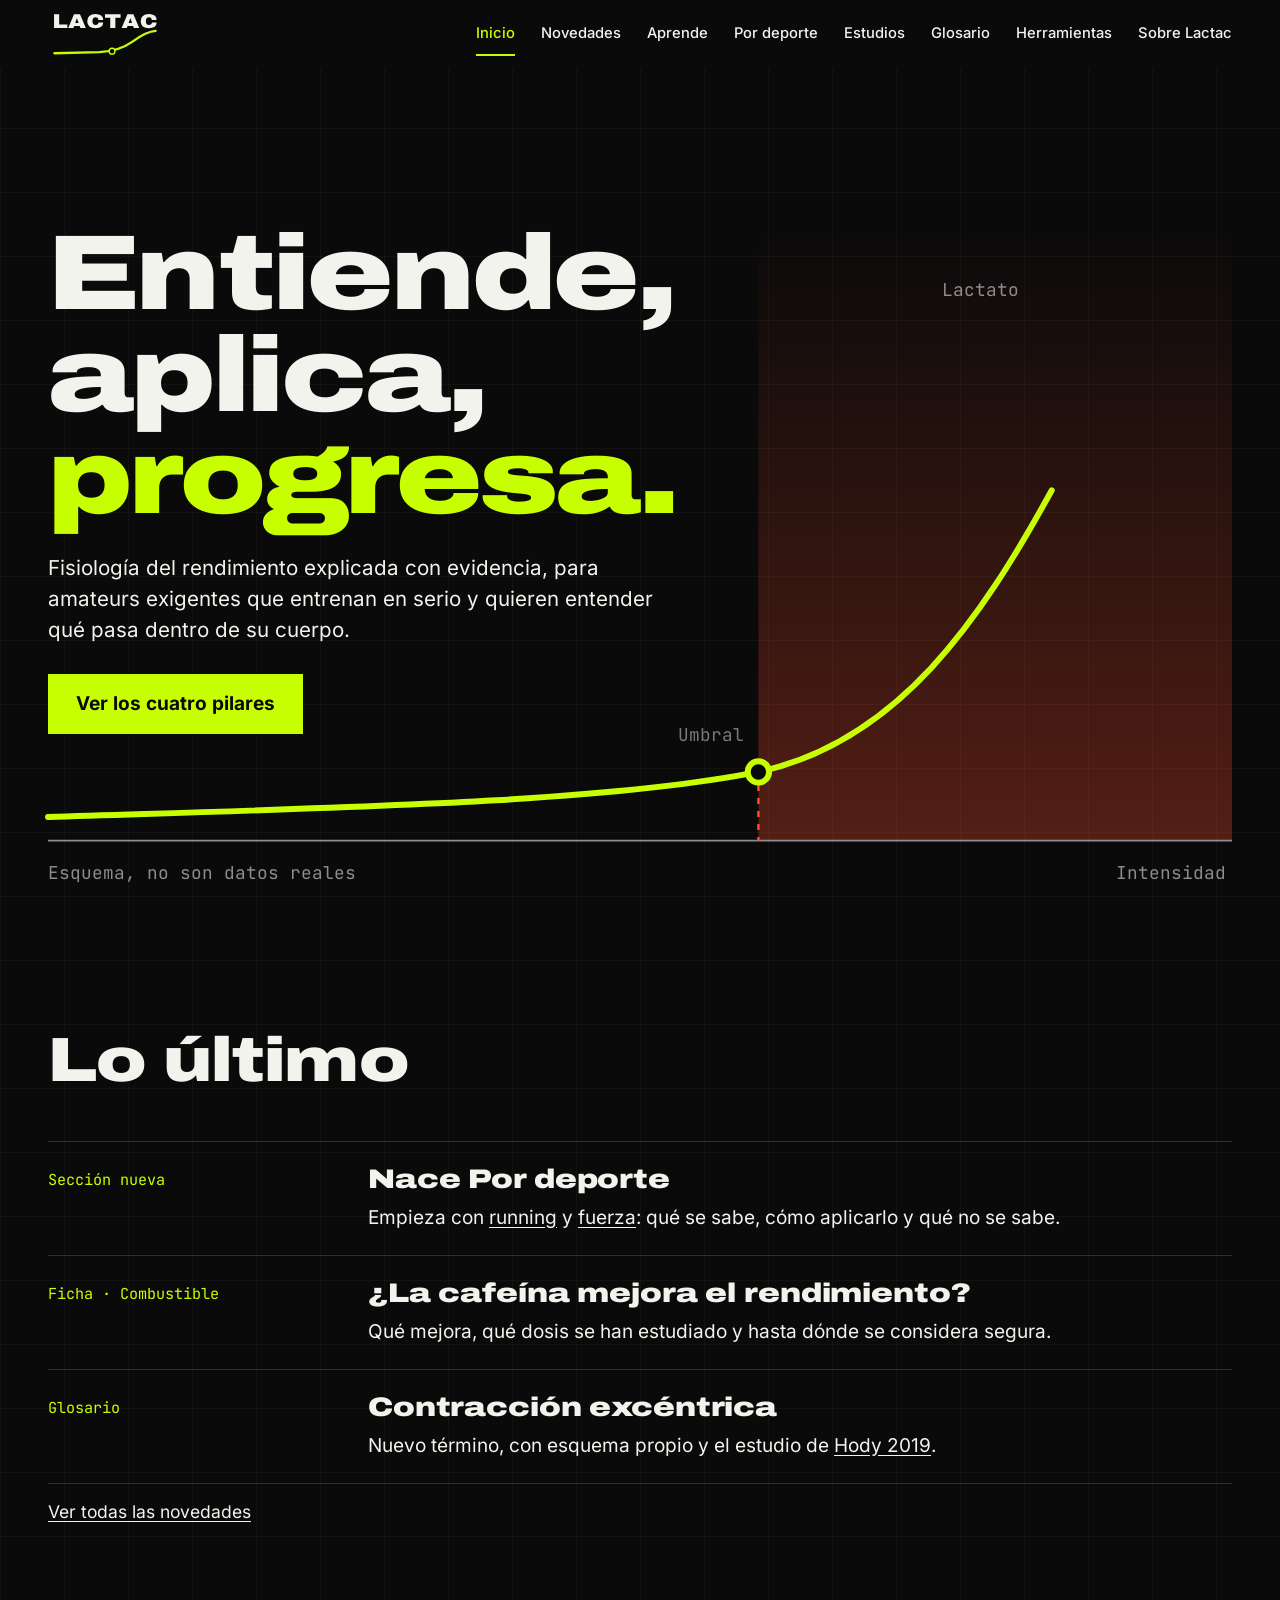
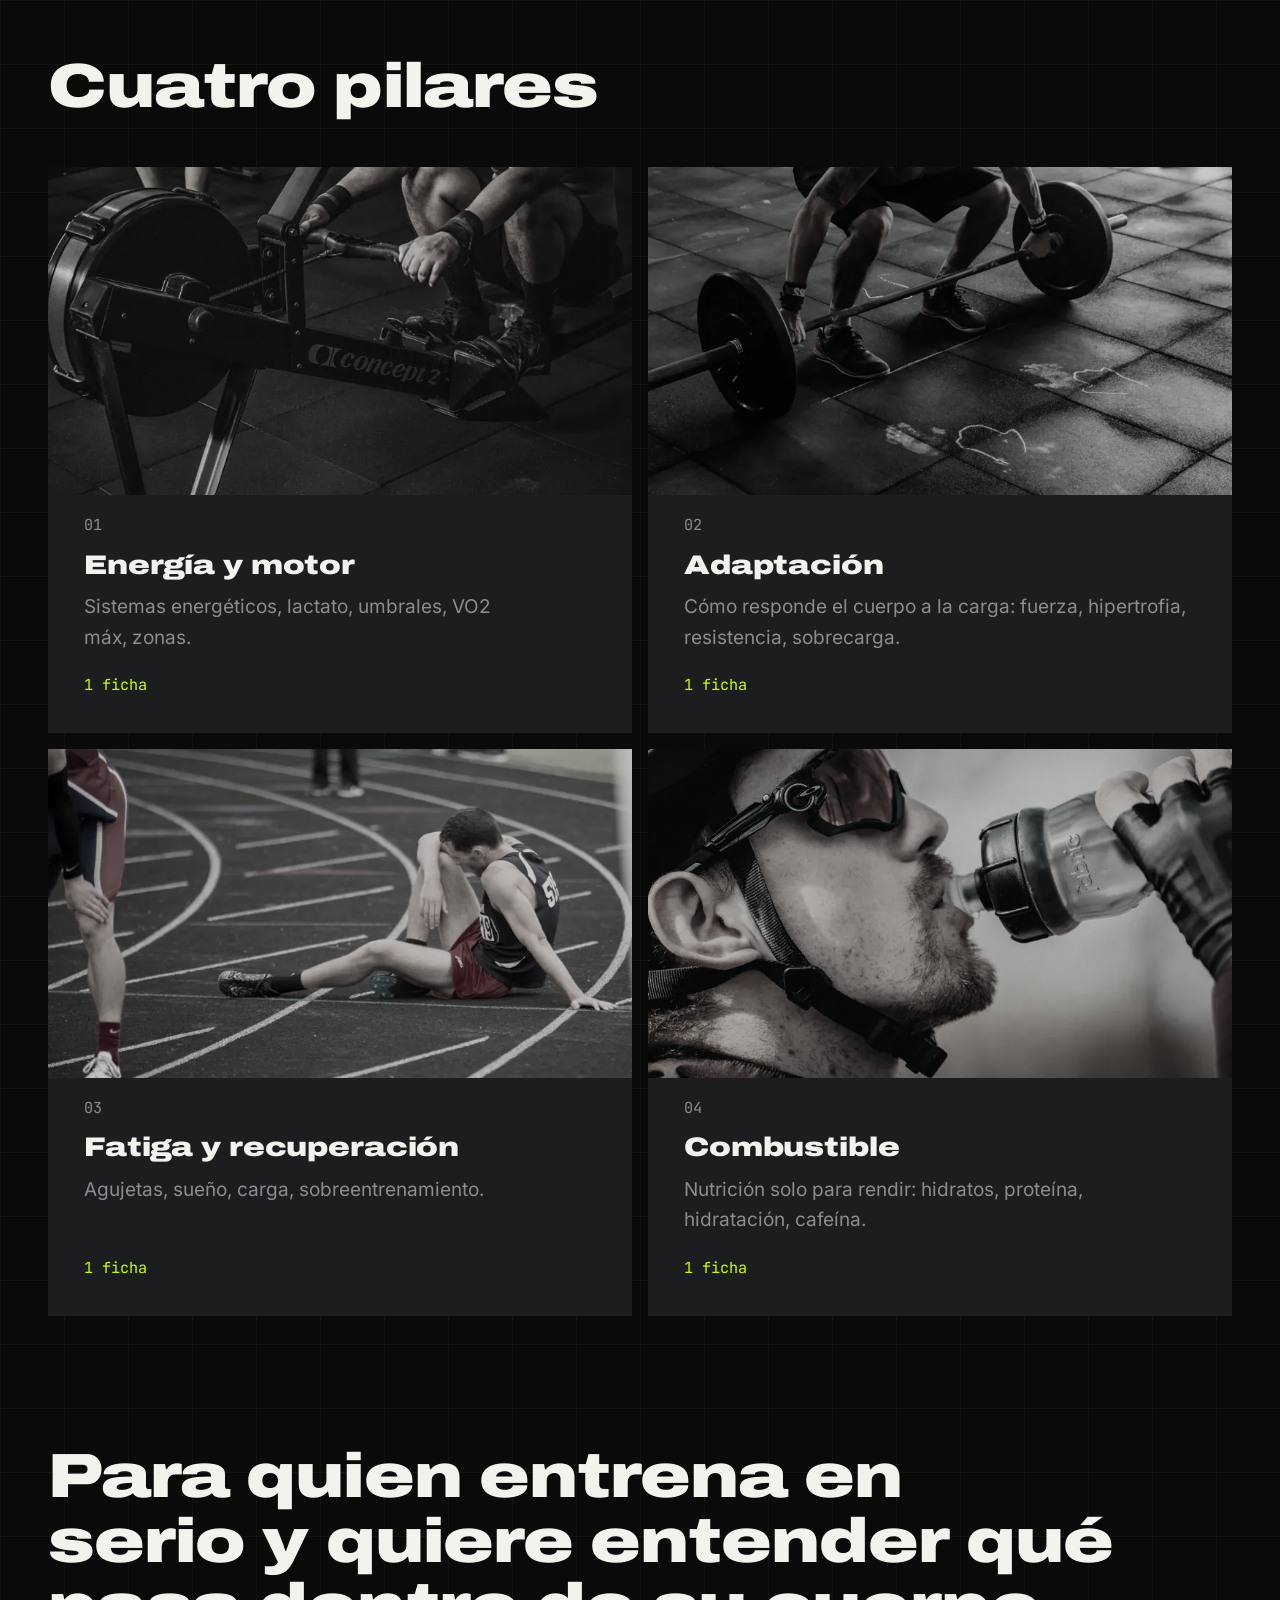
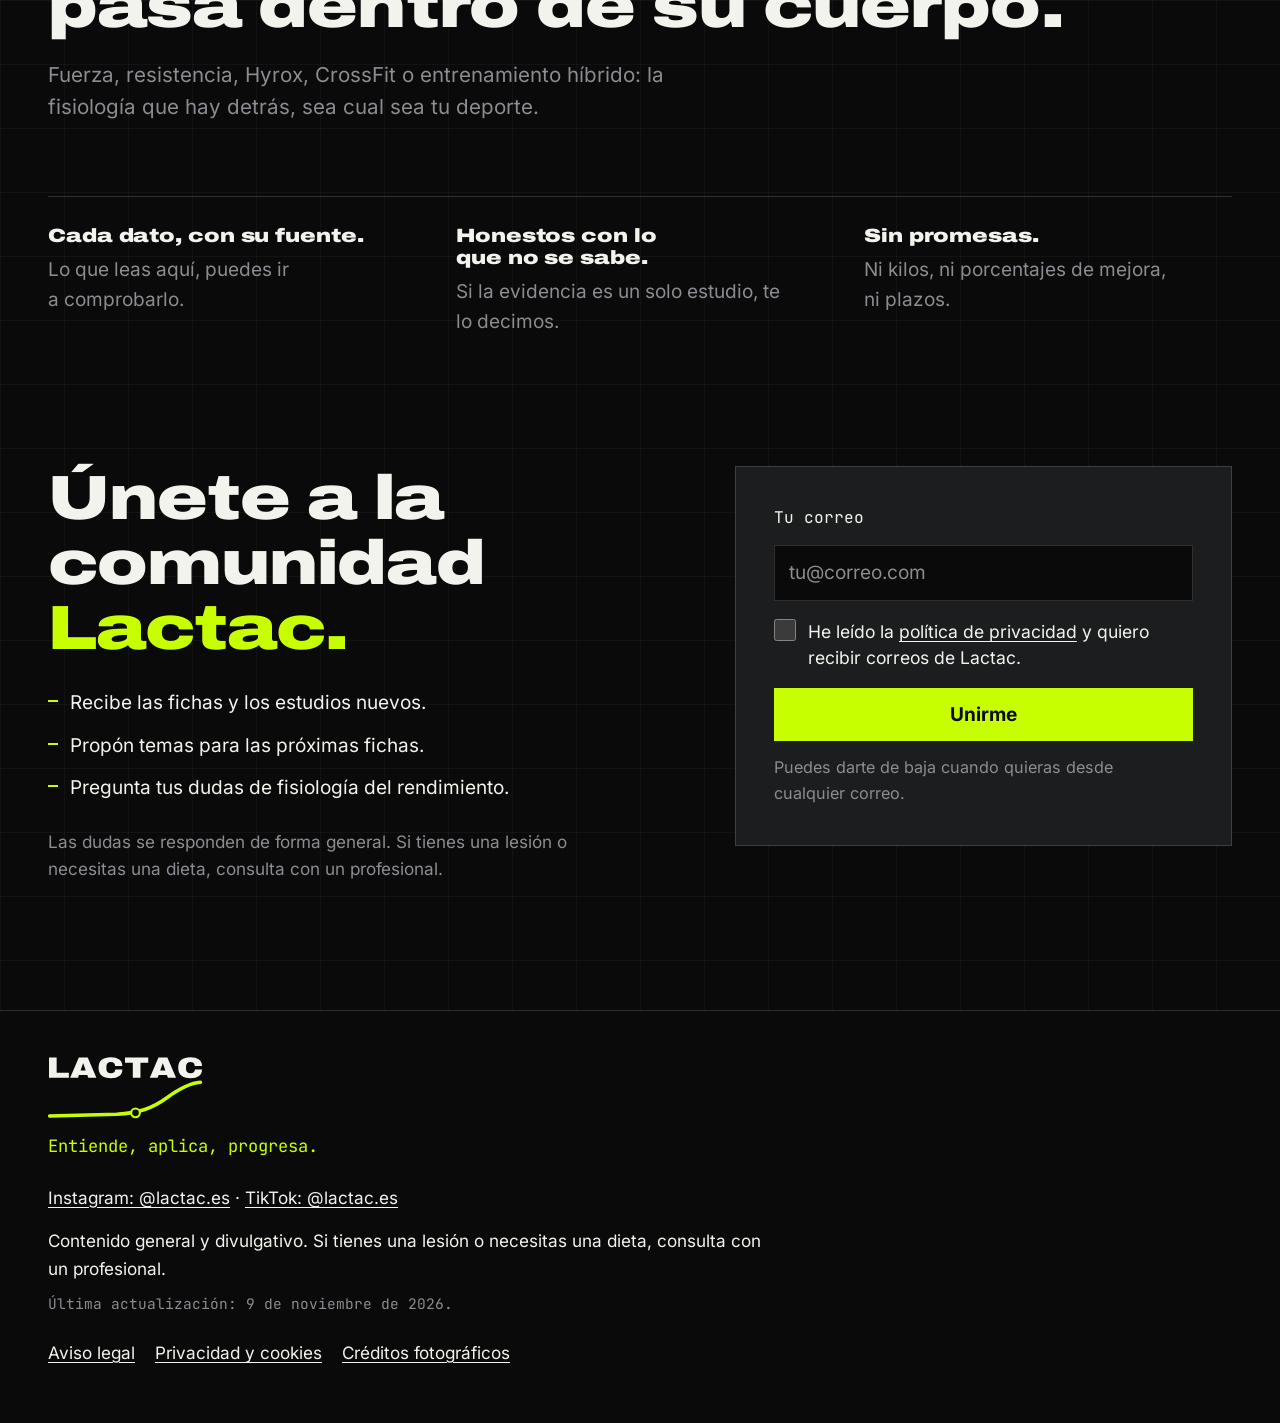
==== commit dae47589: "Añade la sección Por deporte con running y fuerza Co-Authored-By: Claude Opus 5.5 <noreply@anthropic" ====
--- a/index.html
+++ b/index.html
@@ -10,7 +10,7 @@
   <link rel="icon" href="assets/logo/lactac-favicon.svg" type="image/svg+xml">
   <link rel="apple-touch-icon" href="assets/logo/lactac-favicon.png">
   <link rel="preload" as="font" type="font/woff2" href="assets/fonts/archivo-900-wdth125-latin.woff2" crossorigin>
-  <link rel="stylesheet" href="styles.css?v=20261107zb">
+  <link rel="stylesheet" href="styles.css?v=20261109a">
   <script>
     document.documentElement.classList.add("js");
     setTimeout(function () {
@@ -34,6 +34,7 @@
       <a href="index.html" aria-current="page">Inicio</a>
       <a href="novedades.html">Novedades</a>
       <a href="aprende.html">Aprende</a>
+      <a href="por-deporte.html">Por deporte</a>
       <a href="estudios.html">Estudios</a>
       <a href="glosario.html">Glosario</a>
       <a href="herramientas.html">Herramientas</a>
@@ -76,6 +77,13 @@
       <!-- Las tres primeras novedades de novedades.html -->
       <ul class="news-list">
         <li class="news-item">
+          <p class="news-tag">Sección nueva</p>
+          <div class="news-body">
+            <h3><a href="por-deporte.html">Nace Por deporte</a></h3>
+            <p>Empieza con <a href="por-deporte.html#running">running</a> y <a href="por-deporte.html#fuerza">fuerza</a>: qué se sabe, cómo aplicarlo y qué no se sabe.</p>
+          </div>
+        </li>
+        <li class="news-item">
           <p class="news-tag">Ficha · Combustible</p>
           <div class="news-body">
             <h3><a href="aprende.html#cafeina">¿La cafeína mejora el rendimiento?</a></h3>
@@ -87,13 +95,6 @@
           <div class="news-body">
             <h3><a href="glosario.html#contraccion-excentrica">Contracción excéntrica</a></h3>
             <p>Nuevo término, con esquema propio y el estudio de <a href="estudios.html#hody-2019">Hody 2019</a>.</p>
-          </div>
-        </li>
-        <li class="news-item">
-          <p class="news-tag">Ficha · Fatiga y recuperación</p>
-          <div class="news-body">
-            <h3><a href="aprende.html#agujetas">¿Qué funciona de verdad contra las agujetas?</a></h3>
-            <p>Por qué salen y qué técnicas de recuperación las reducen, y cuáles no.</p>
           </div>
         </li>
       </ul>
@@ -186,7 +187,7 @@
       <p class="footer-tagline">Entiende, aplica, progresa.</p>
       <p class="footer-ig"><a href="https://www.instagram.com/lactac.es/">Instagram: @lactac.es</a> · <a href="https://www.tiktok.com/@lactac.es">TikTok: @lactac.es</a></p>
       <p>Contenido general y divulgativo. Si tienes una lesión o necesitas una dieta, consulta con un profesional.</p>
-      <p class="footer-updated">Última actualización: 7 de noviembre de 2026.</p>
+      <p class="footer-updated">Última actualización: 9 de noviembre de 2026.</p>
       <p class="footer-credits">
         <a href="aviso-legal.html">Aviso legal</a>
         <a href="privacidad.html">Privacidad y cookies</a>
--- a/styles.css
+++ b/styles.css
@@ -304,6 +304,10 @@
 
 /* Ficha dentro de un pilar con gráfica */
 .pillar > .ficha { grid-column: 1 / -1; }
+
+/* Por deporte */
+.sport > * { grid-column: 1 / -1; }
+.sport-more .ficha-meta { margin-bottom: 14px; }
 
 /* Esquema de flujo (sin datos) */
 .flow { min-width: 0; display: grid; gap: 10px; align-self: center; justify-items: center; font-family: var(--mono); font-size: .85em; }
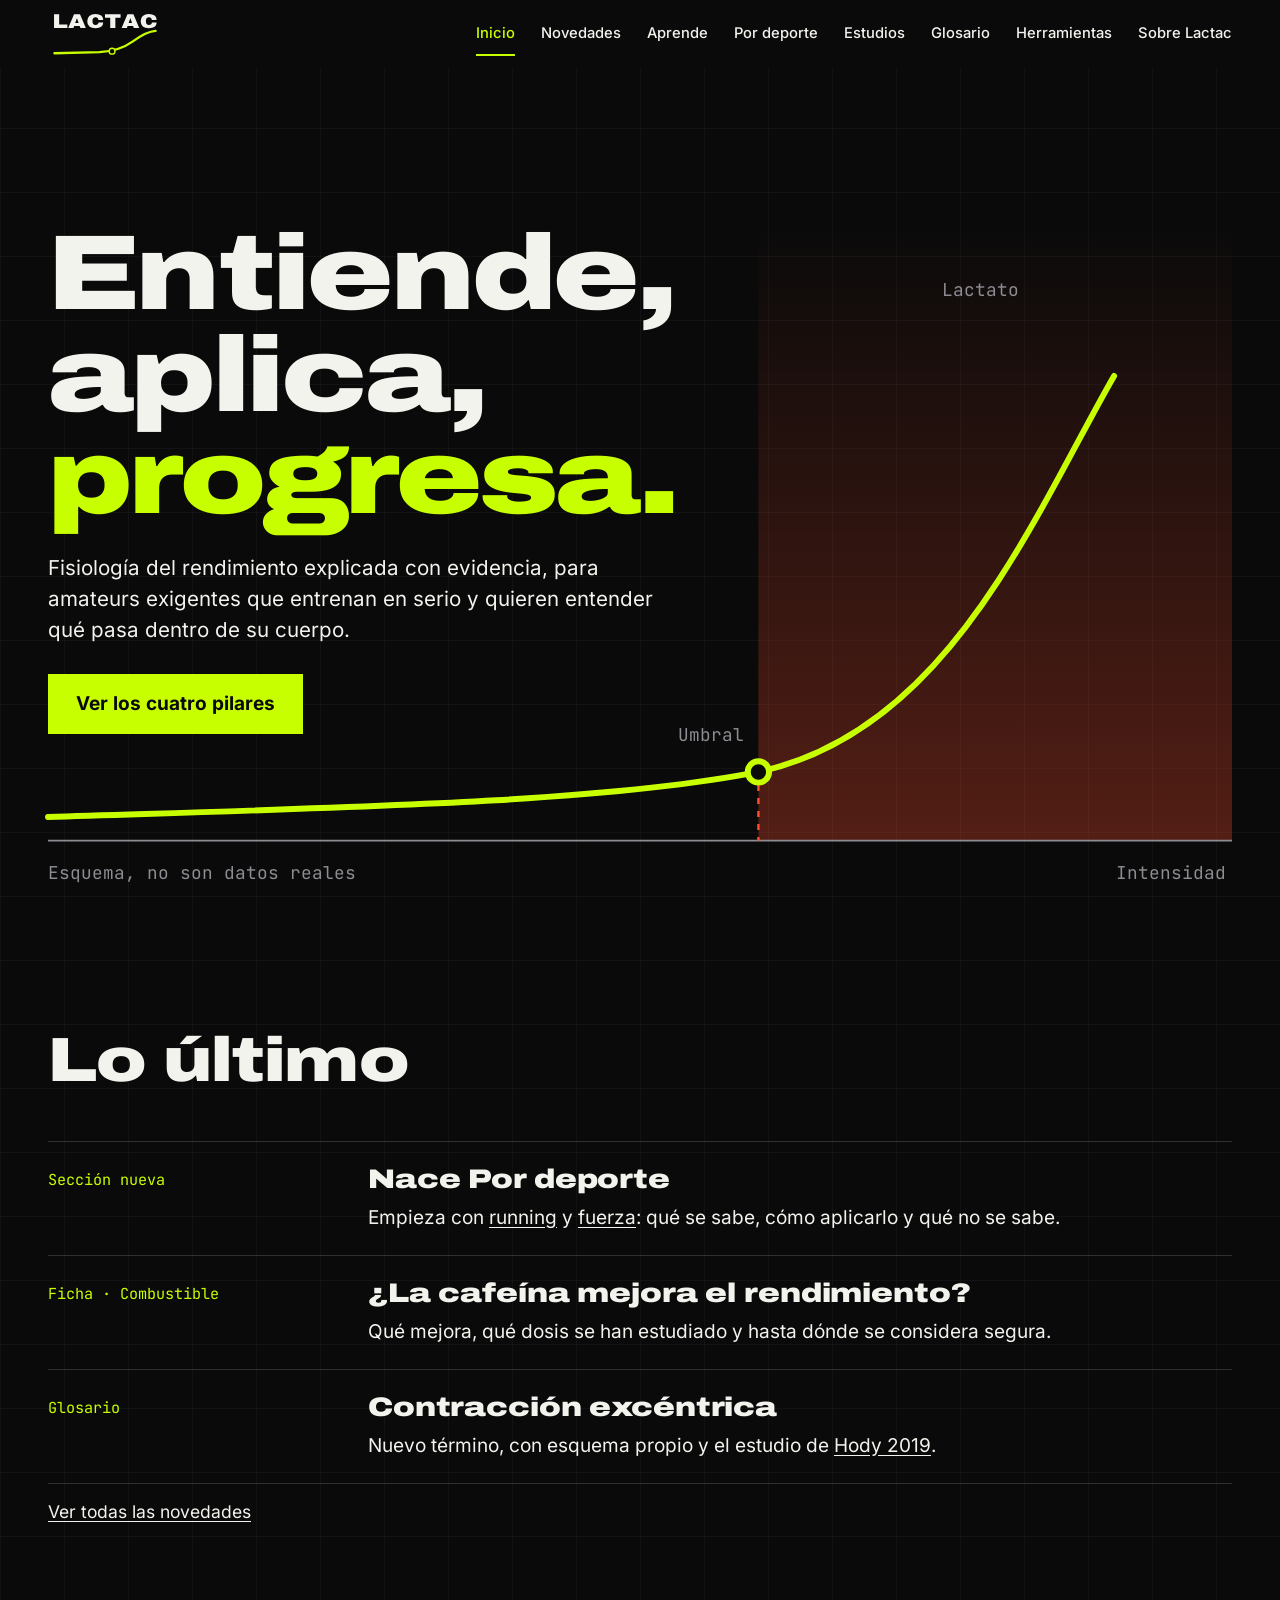
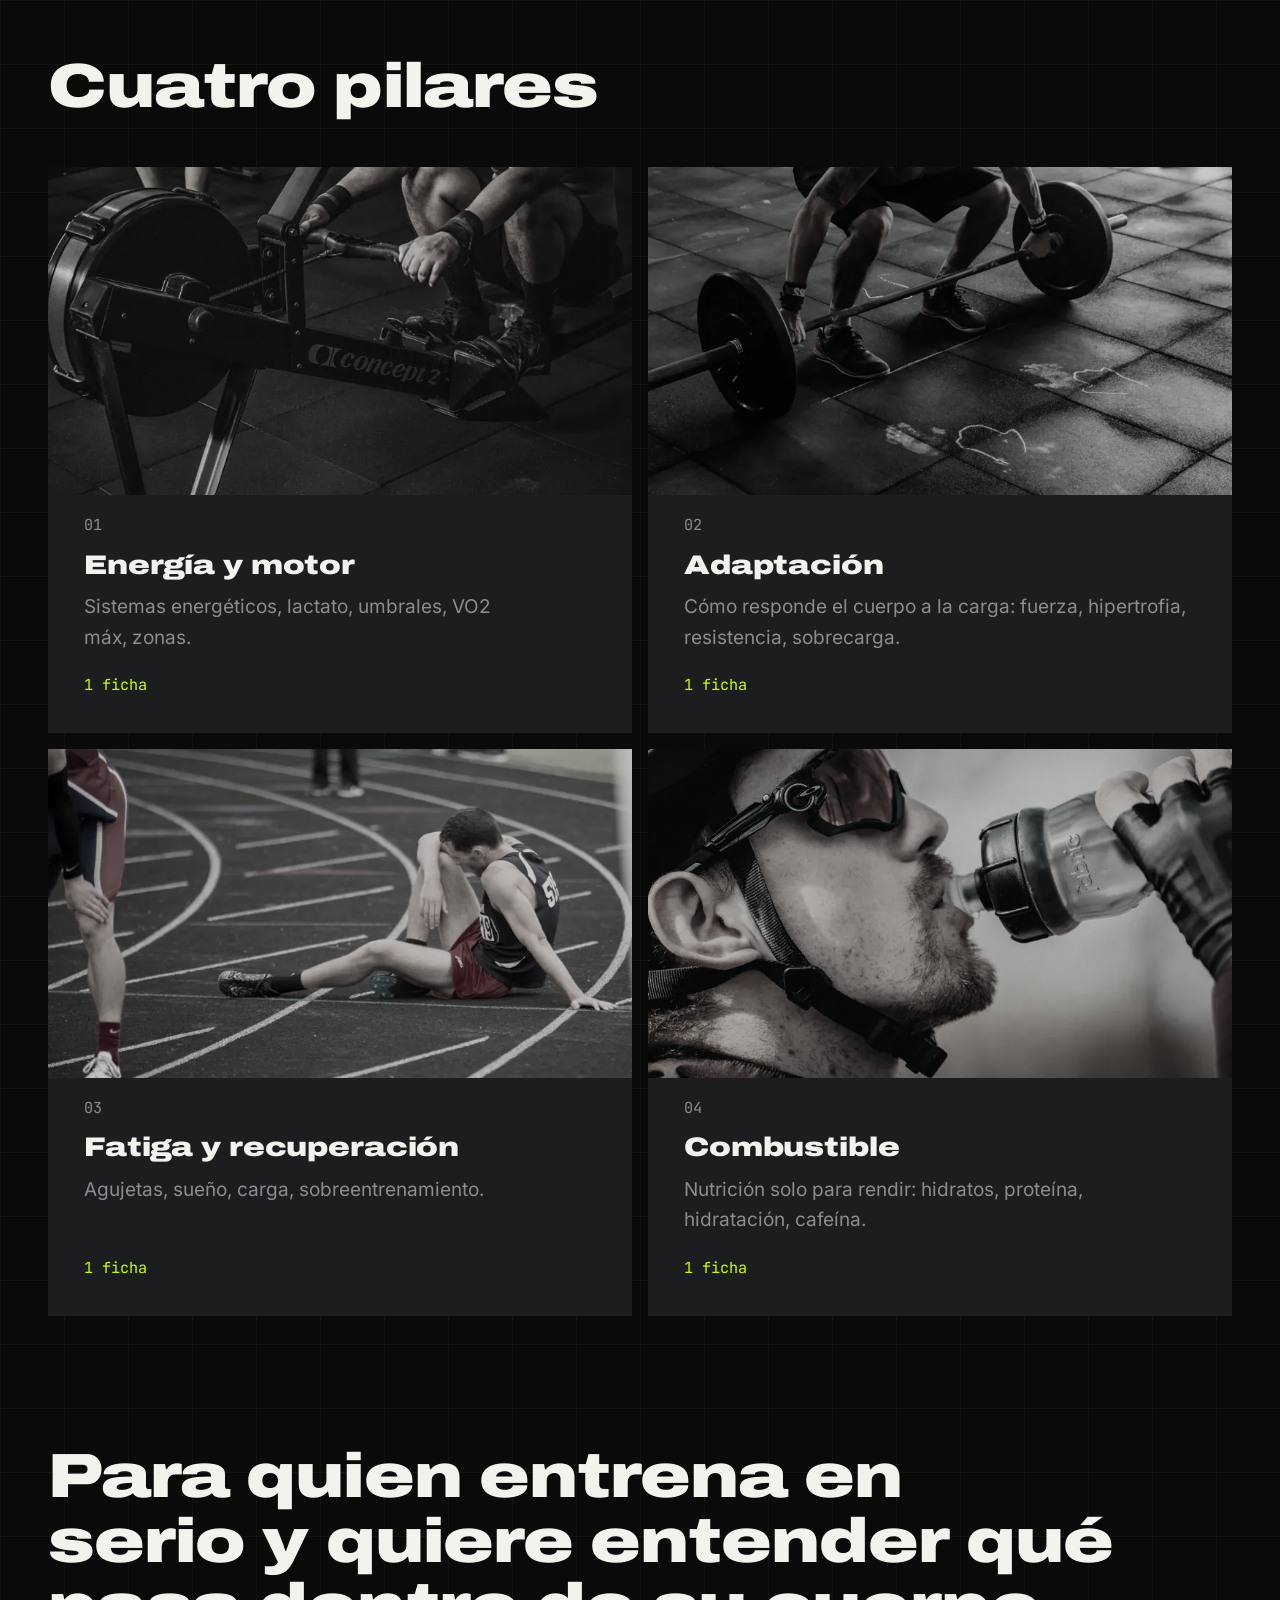
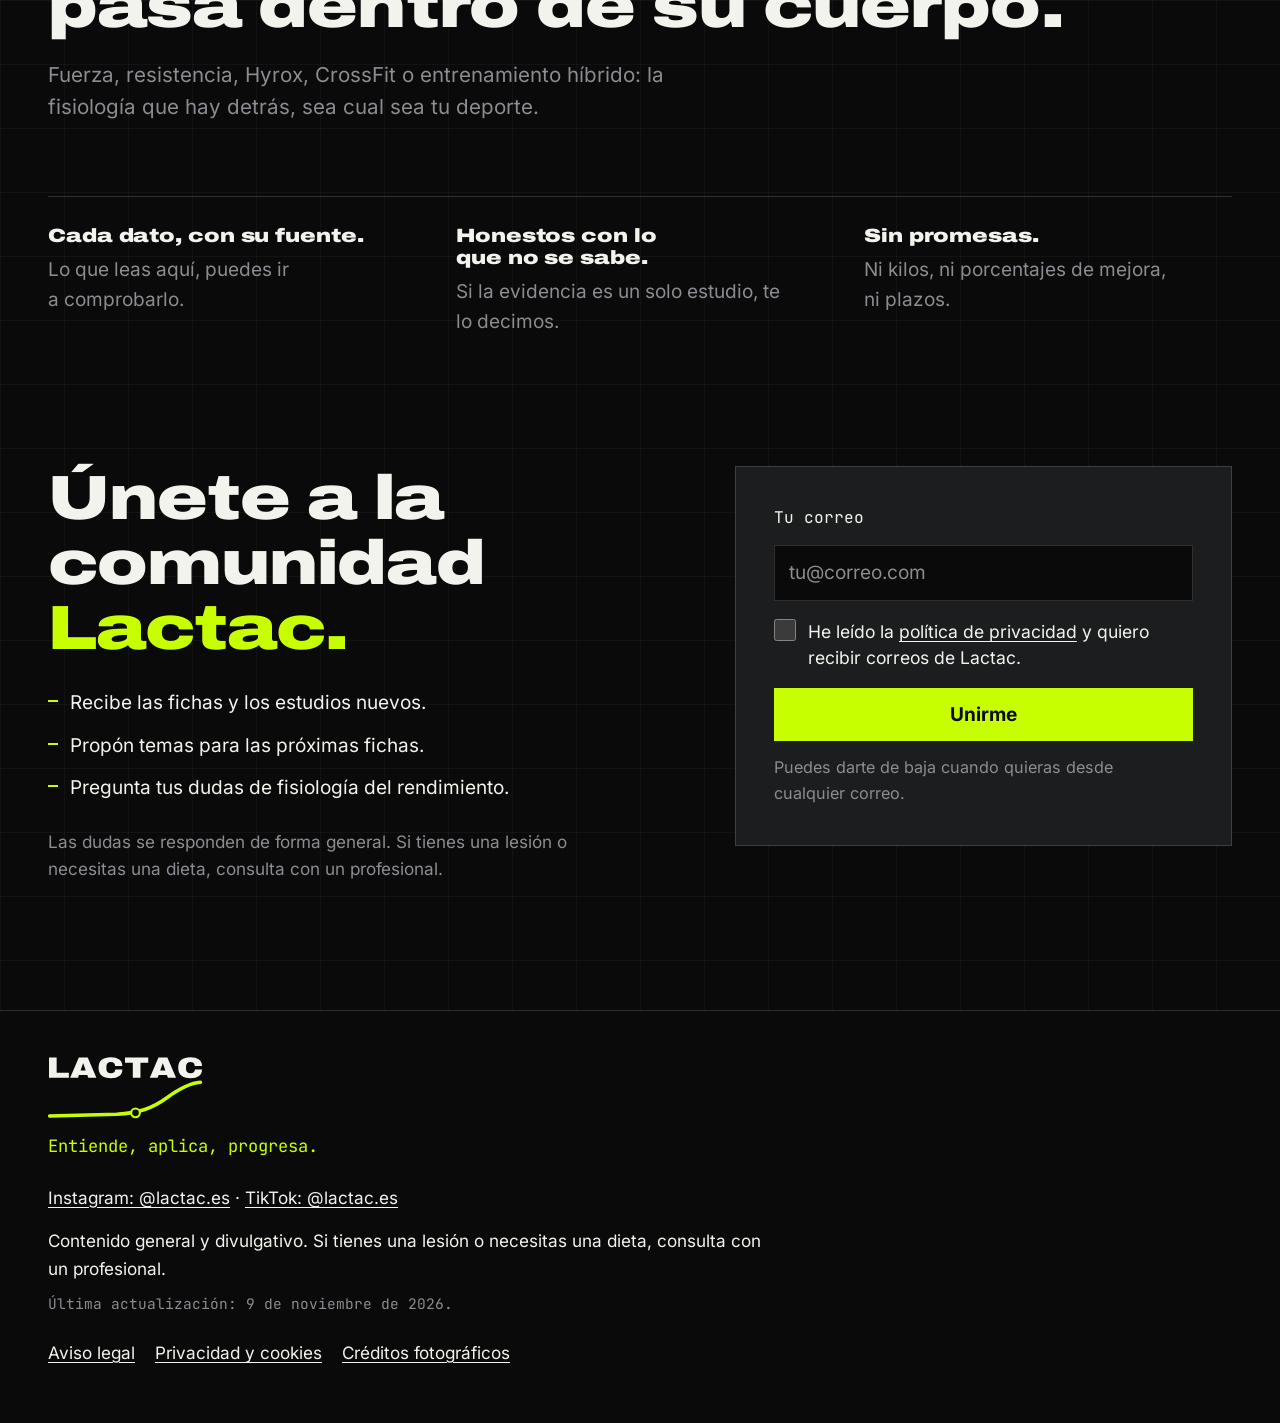
==== commit ea15a42d: "Añade la verificación de Search Console de la cuenta de Lactac Co-Authored-By: Claude Opus 5.5 <nore" ====
--- a/index.html
+++ b/index.html
@@ -7,6 +7,7 @@
   <meta name="description" content="Fisiología del rendimiento explicada con evidencia, para amateurs exigentes que entrenan en serio y quieren entender qué pasa dentro de su cuerpo.">
   <meta name="theme-color" content="#0A0A0A">
   <meta name="google-site-verification" content="8Z2kCoViaQaZimthYdNIzVZEVKFtoQlKiyJhFaFFDhQ">
+  <meta name="google-site-verification" content="sk6XTcmSaNRQIHks1wBXSoWJtYVXihkpd6-_XjqTsJY">
   <link rel="icon" href="assets/logo/lactac-favicon.svg" type="image/svg+xml">
   <link rel="apple-touch-icon" href="assets/logo/lactac-favicon.png">
   <link rel="preload" as="font" type="font/woff2" href="assets/fonts/archivo-900-wdth125-latin.woff2" crossorigin>
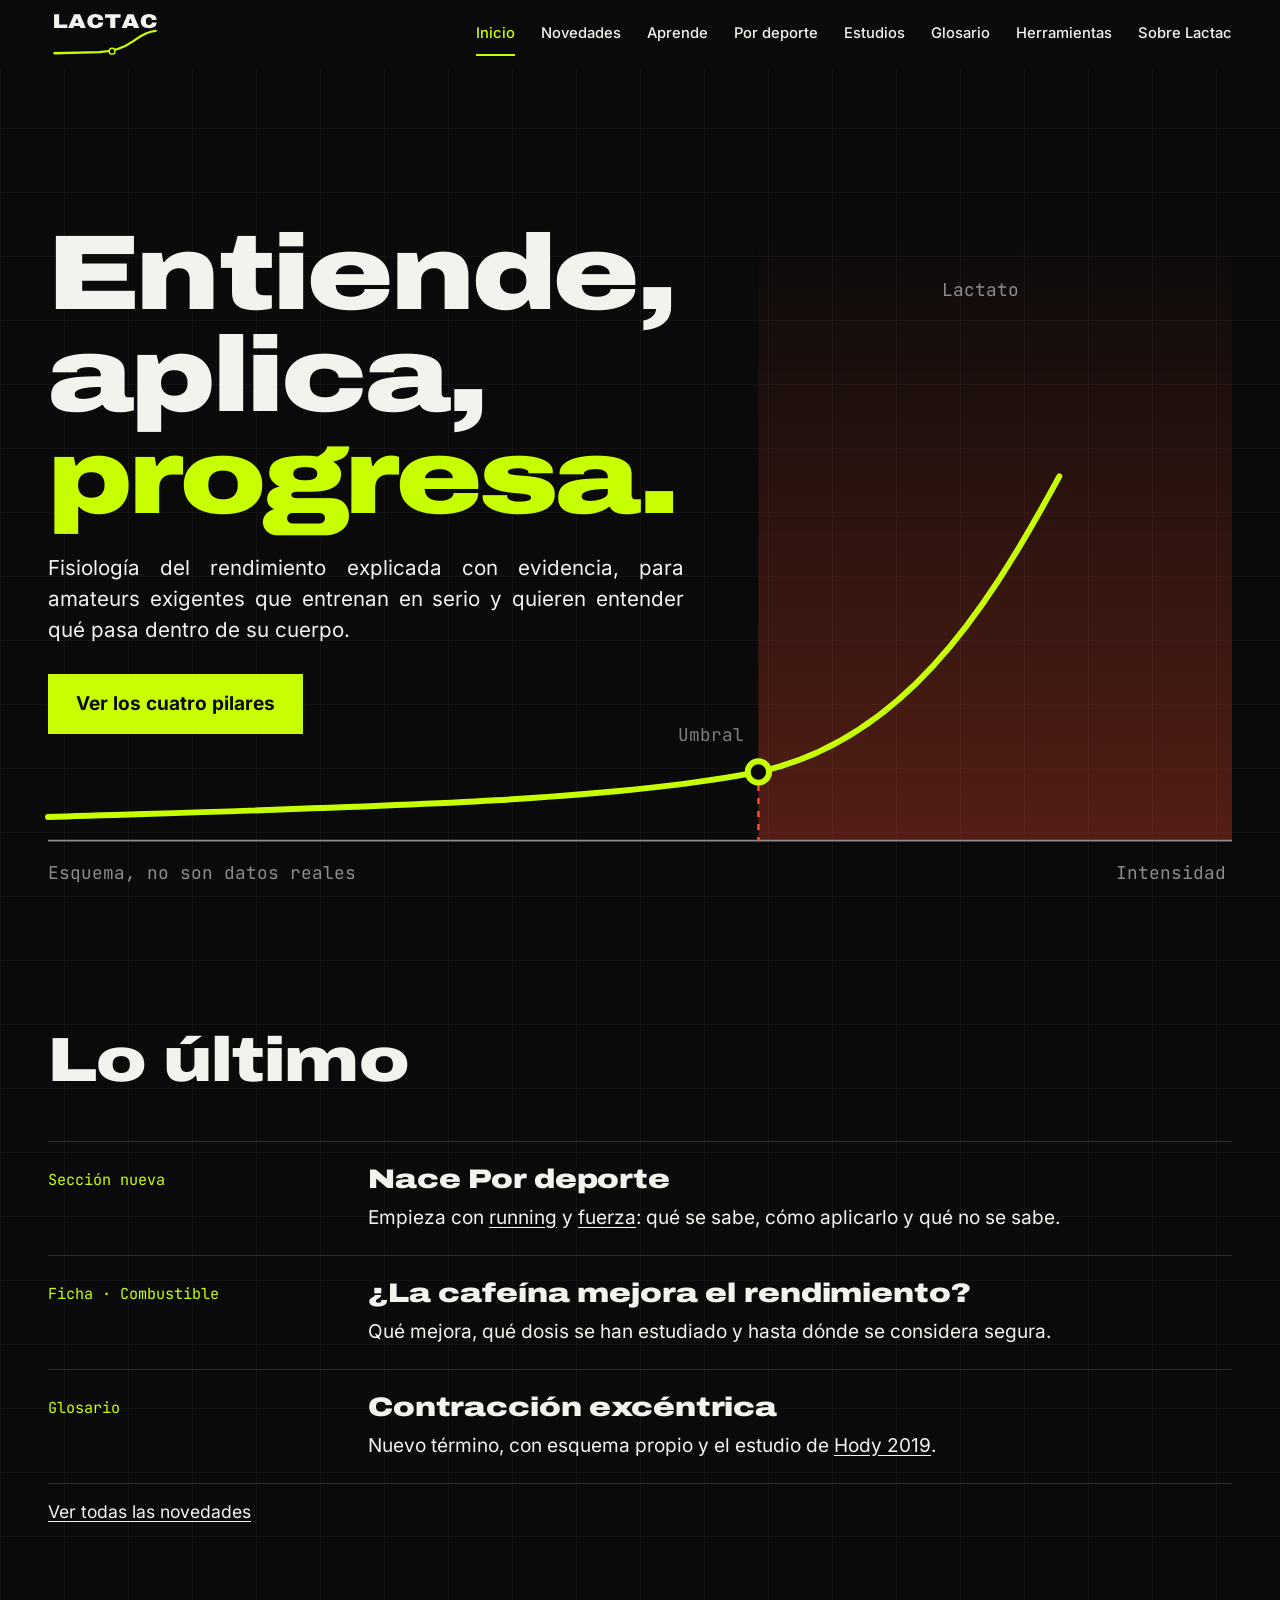
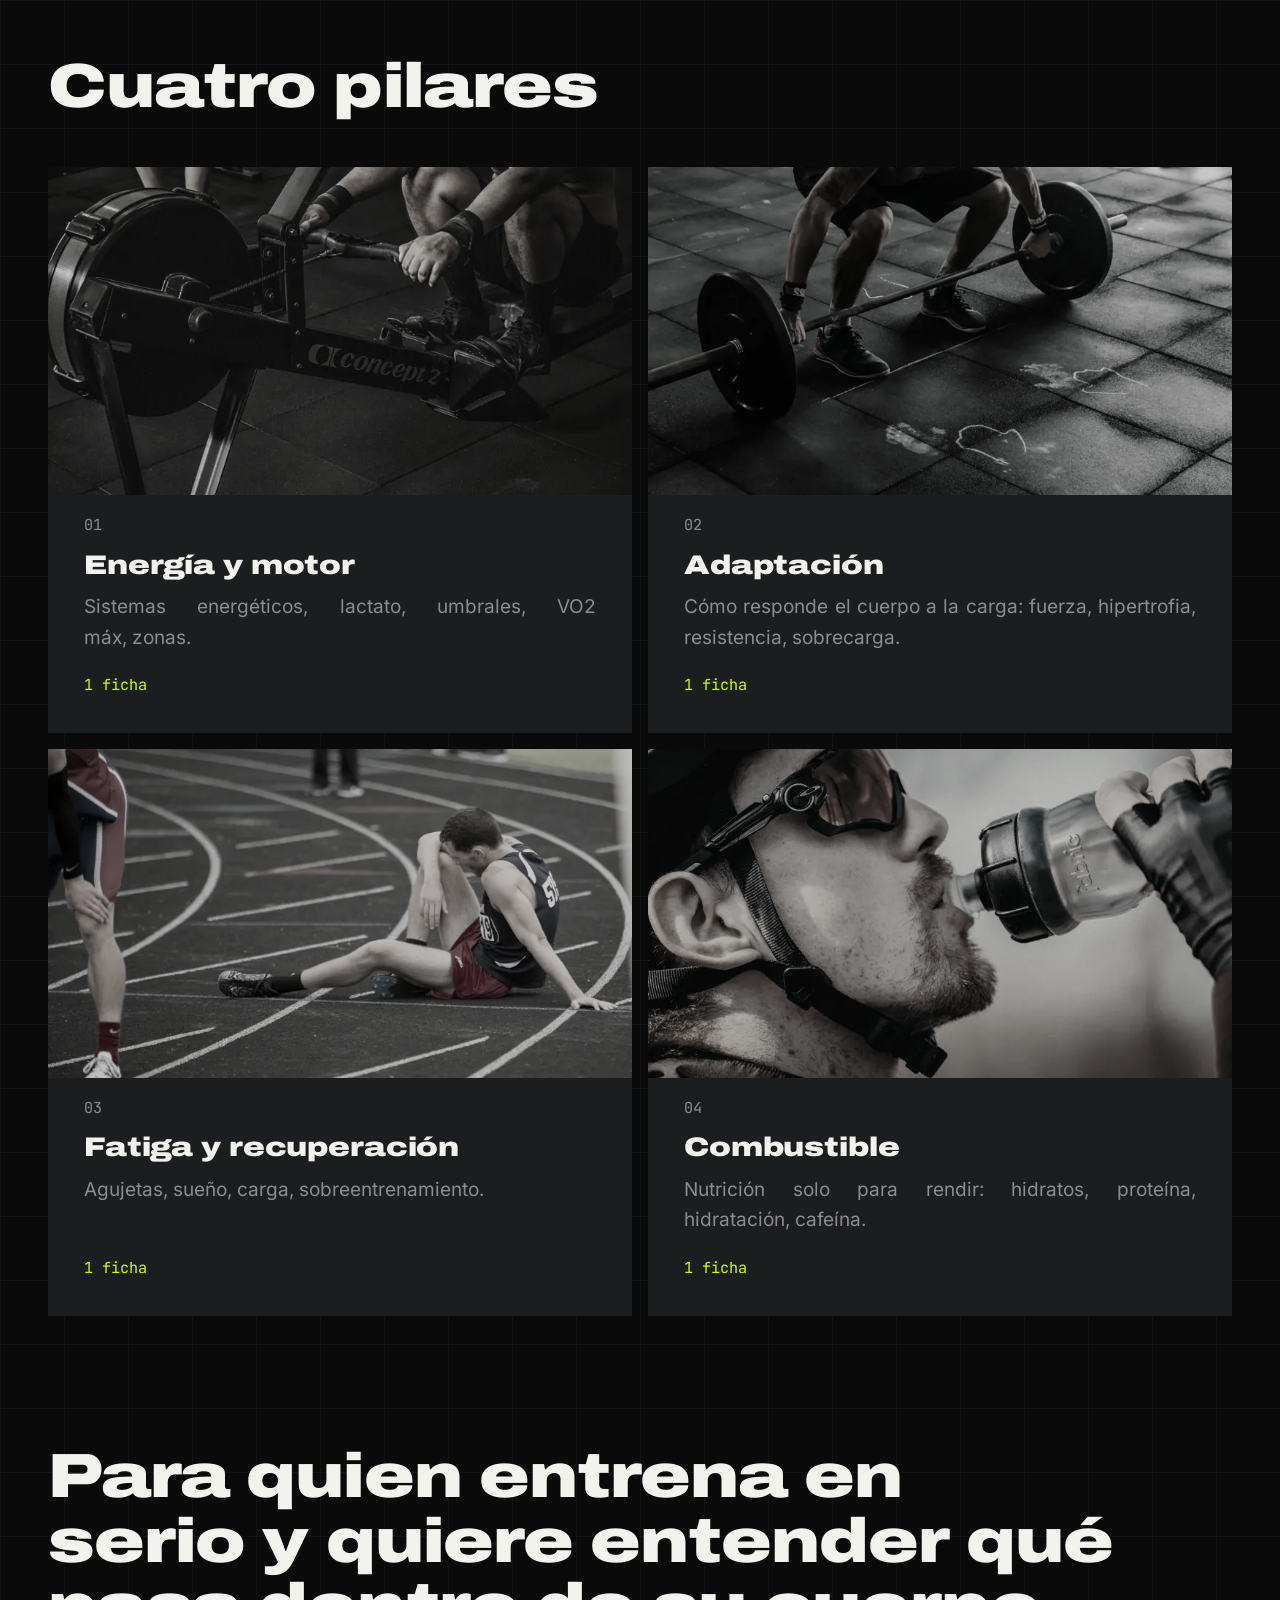
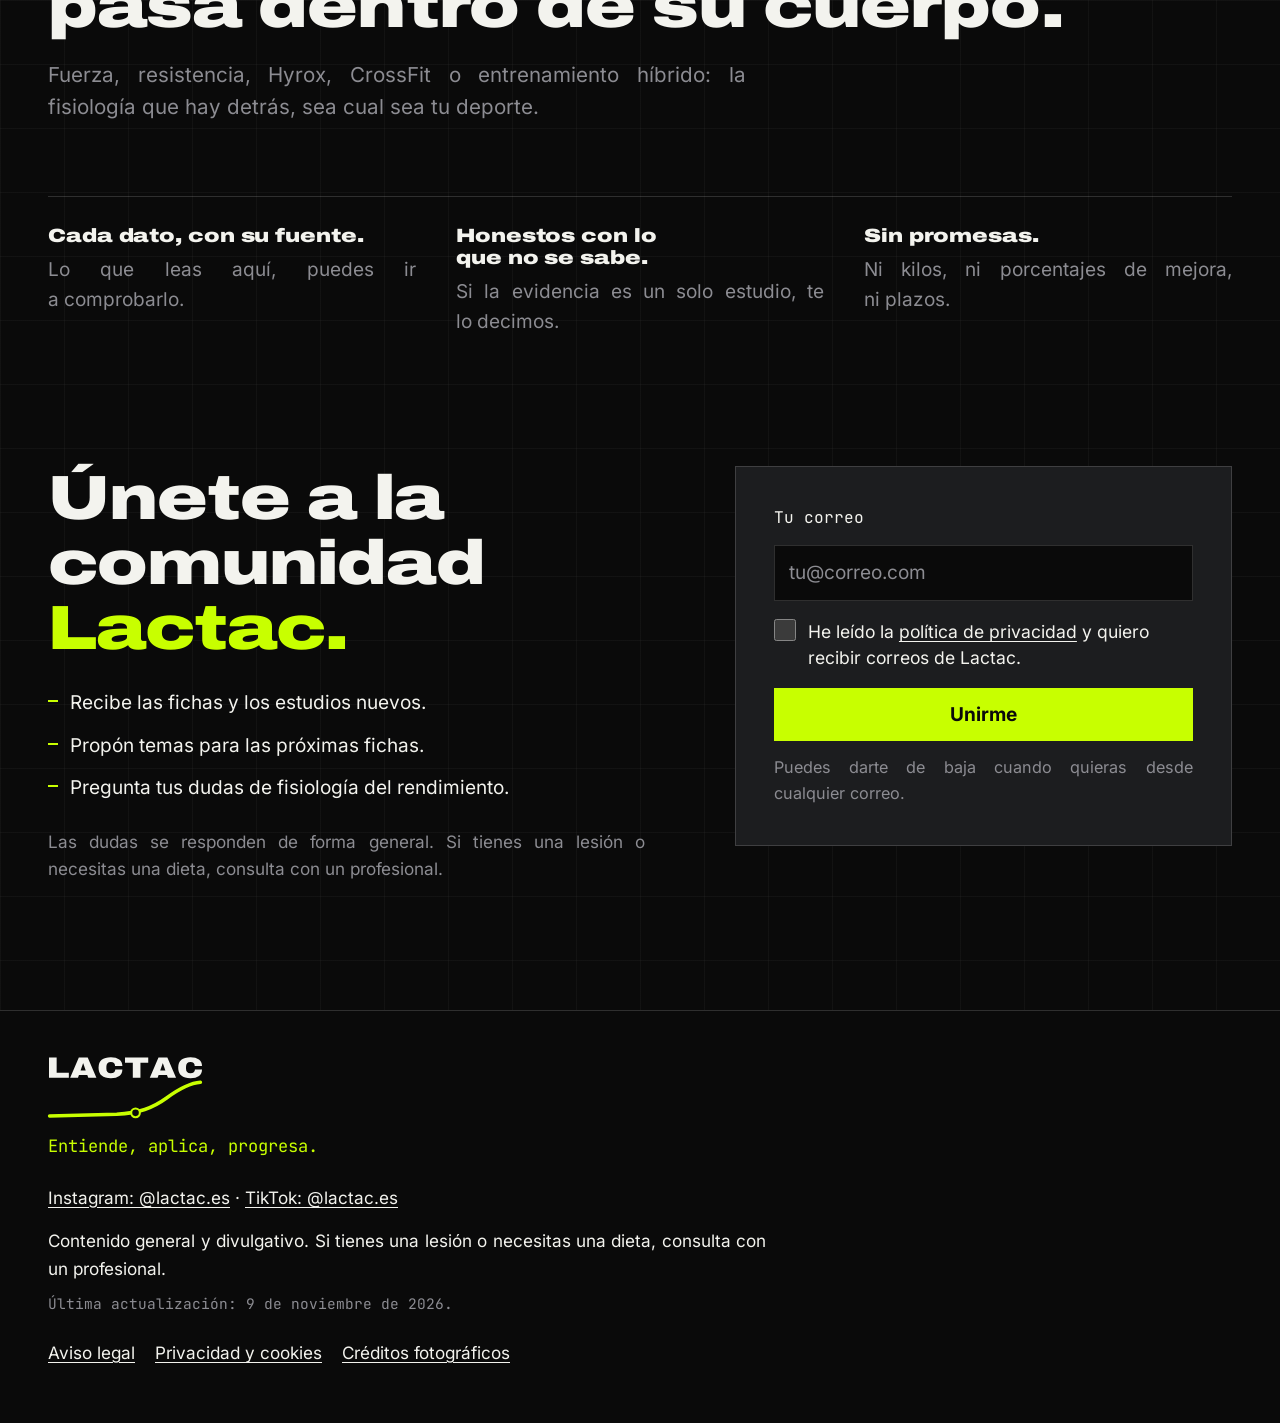
==== commit 607406c1: "Justifica el texto corrido en pantallas de 720 px o más Co-Authored-By: Claude Opus 5.5 <noreply@ant" ====
--- a/index.html
+++ b/index.html
@@ -11,7 +11,7 @@
   <link rel="icon" href="assets/logo/lactac-favicon.svg" type="image/svg+xml">
   <link rel="apple-touch-icon" href="assets/logo/lactac-favicon.png">
   <link rel="preload" as="font" type="font/woff2" href="assets/fonts/archivo-900-wdth125-latin.woff2" crossorigin>
-  <link rel="stylesheet" href="styles.css?v=20261109a">
+  <link rel="stylesheet" href="styles.css?v=20261109c">
   <script>
     document.documentElement.classList.add("js");
     setTimeout(function () {
--- a/styles.css
+++ b/styles.css
@@ -105,6 +105,16 @@
 img { height: auto; }
 a { color: inherit; text-underline-offset: .18em; }
 p { text-wrap: pretty; }
+/* Texto corrido justificado desde 720 px, con guiones para que no queden huecos grandes. En móvil va a la izquierda porque las líneas cortas abren huecos. Las etiquetas y listas de enlaces siguen a la izquierda. */
+@media (min-width: 720px) {
+  main p:not(.news-tag, .ficha-meta, .bars-source, .covers, .study-uses),
+  main li:not(.news-item),
+  .footer p {
+    text-align: justify;
+    -webkit-hyphens: auto;
+    hyphens: auto;
+  }
+}
 h1, h2, h3 { text-wrap: balance; font-family: var(--display); font-weight: 900; font-stretch: 125%; }
 h2 { font-size: clamp(1.8rem, 5vw, 3.9rem); line-height: 1.04; letter-spacing: -.015em; }
 h3 { font-size: clamp(1.25rem, 2.1vw, 1.75rem); line-height: 1.14; letter-spacing: -.005em; }
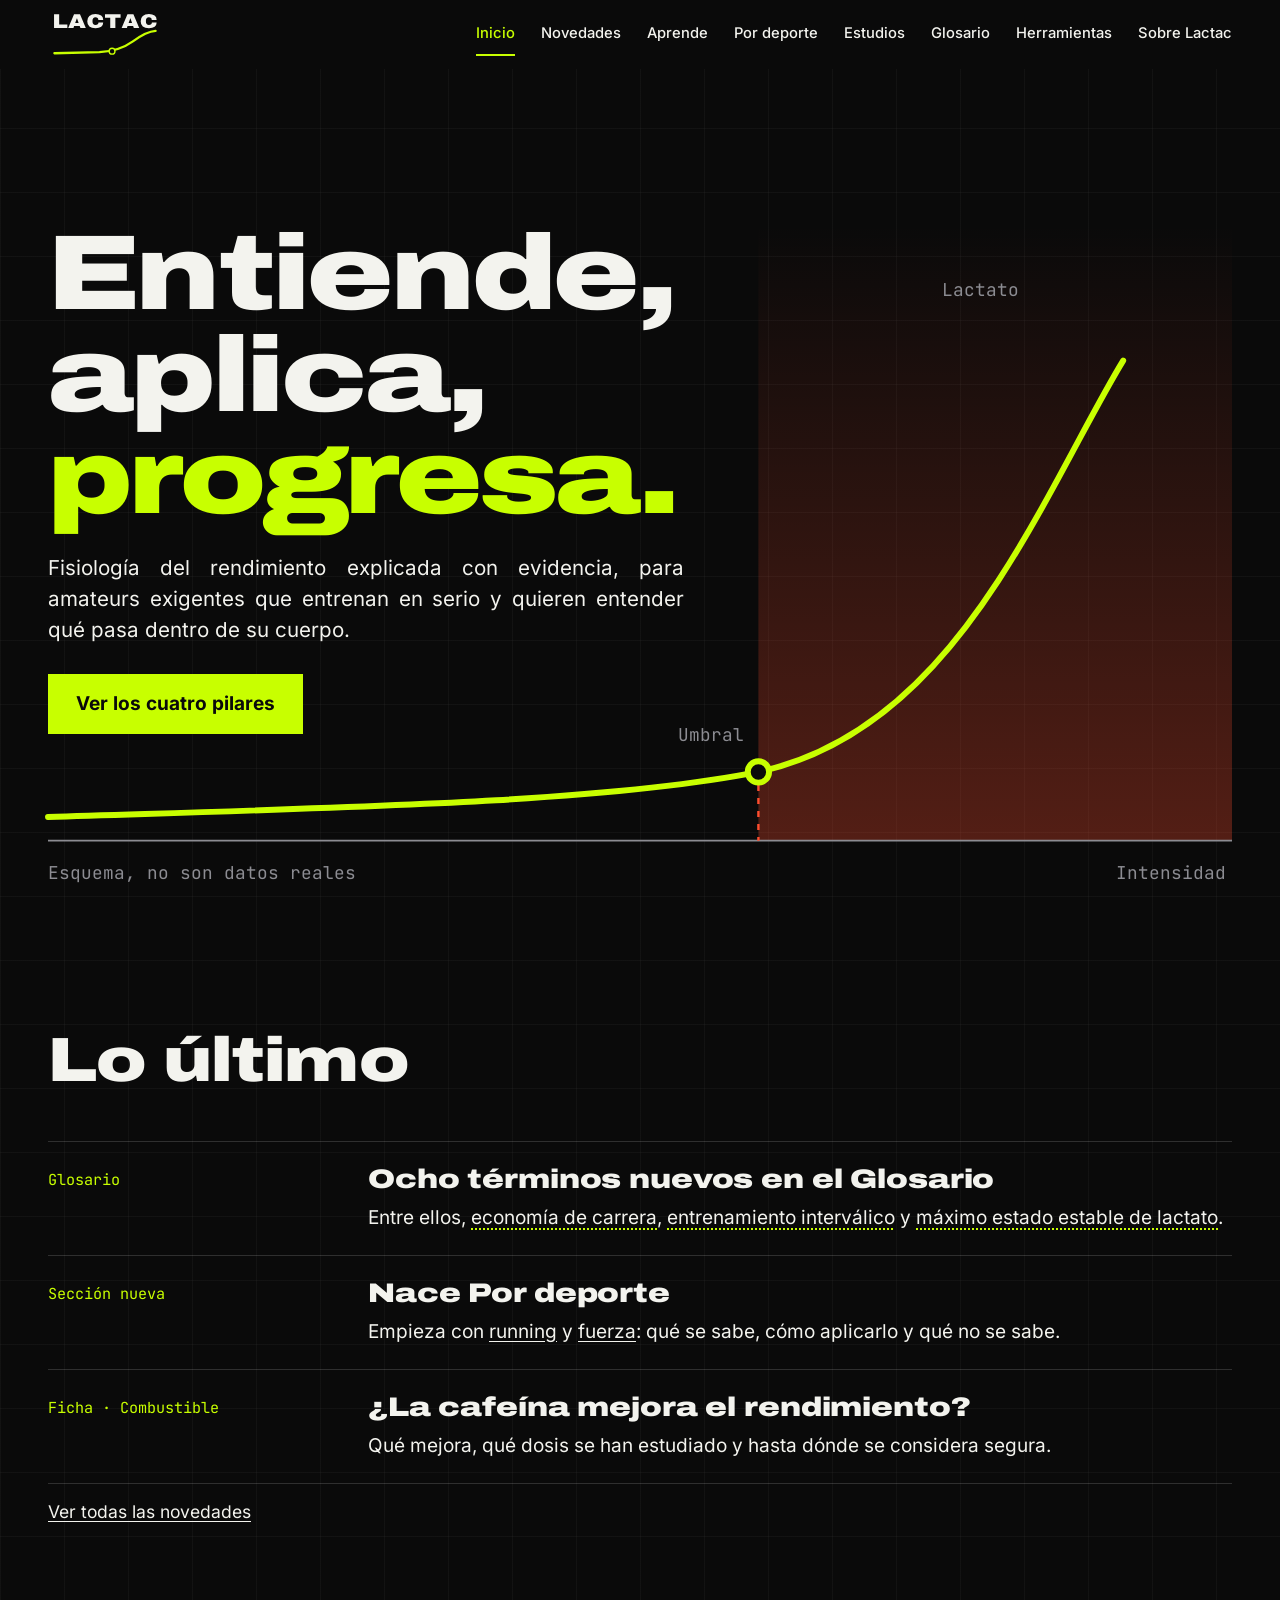
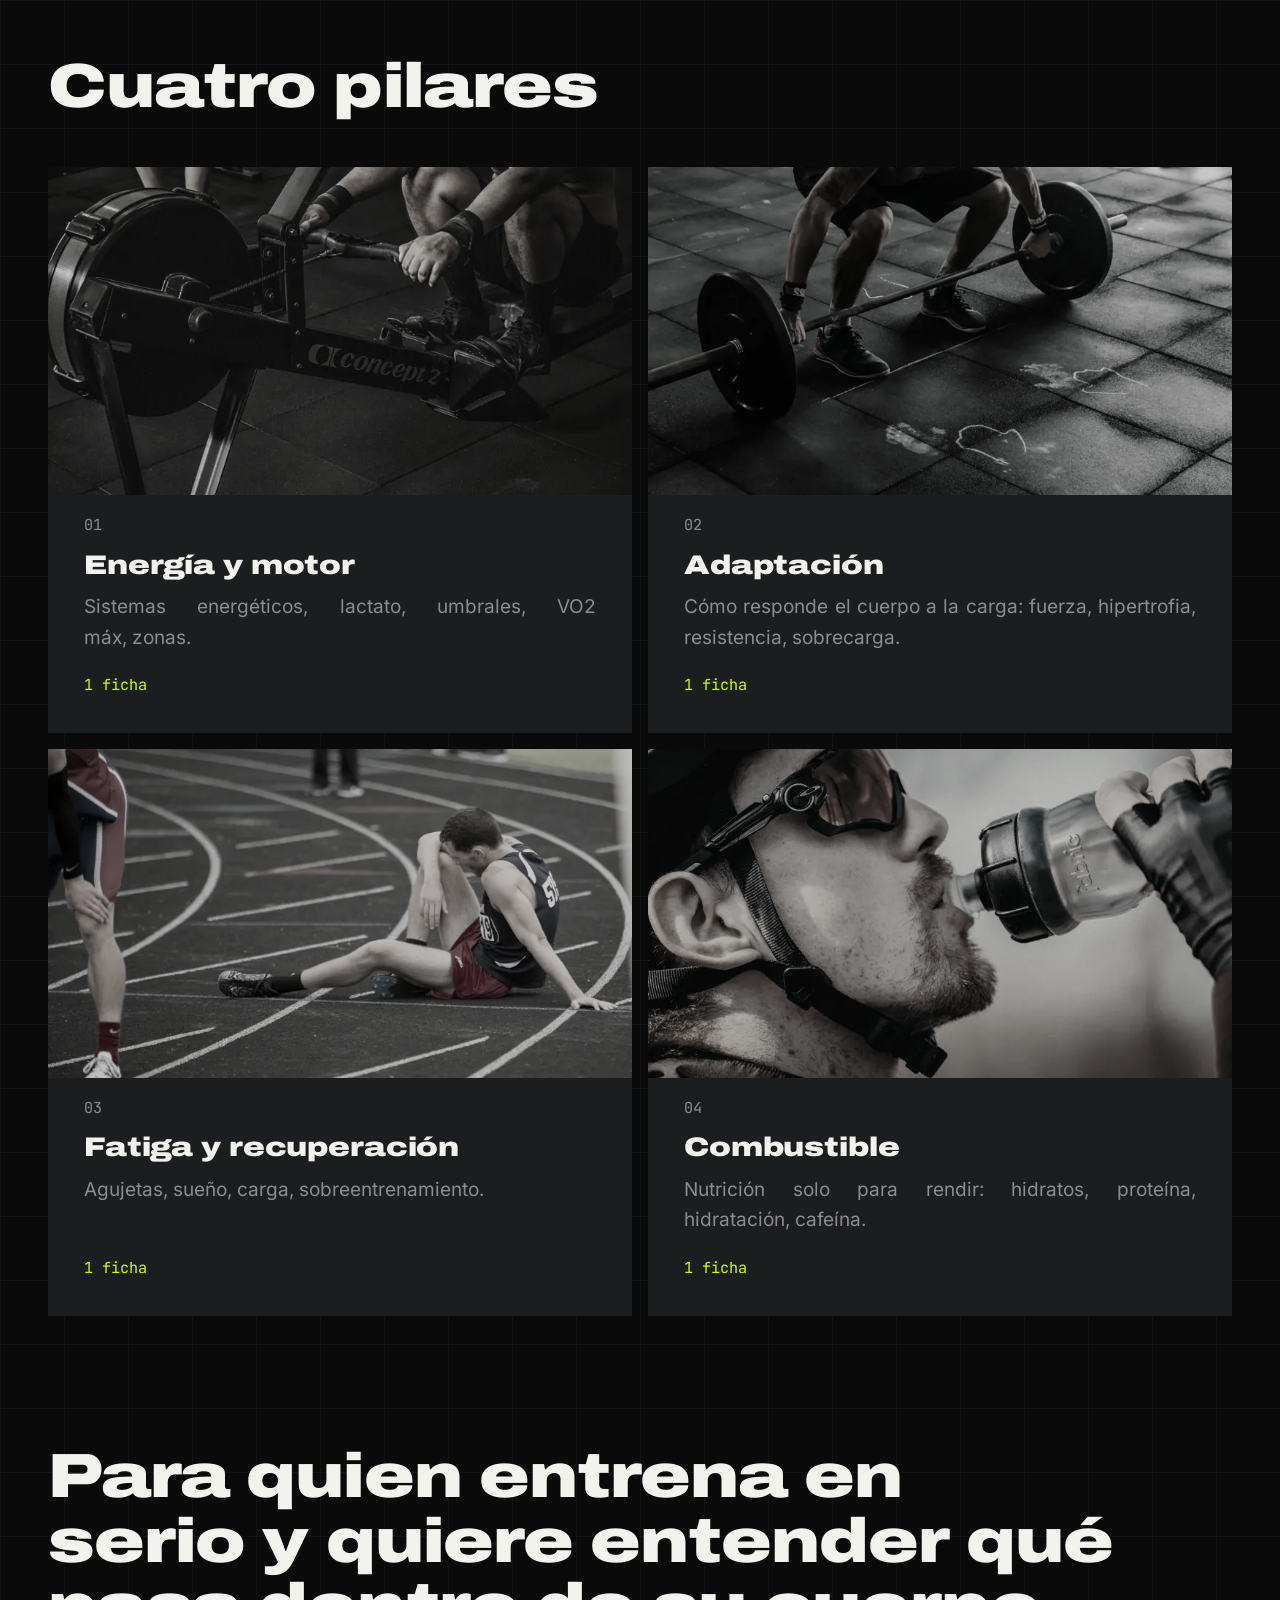
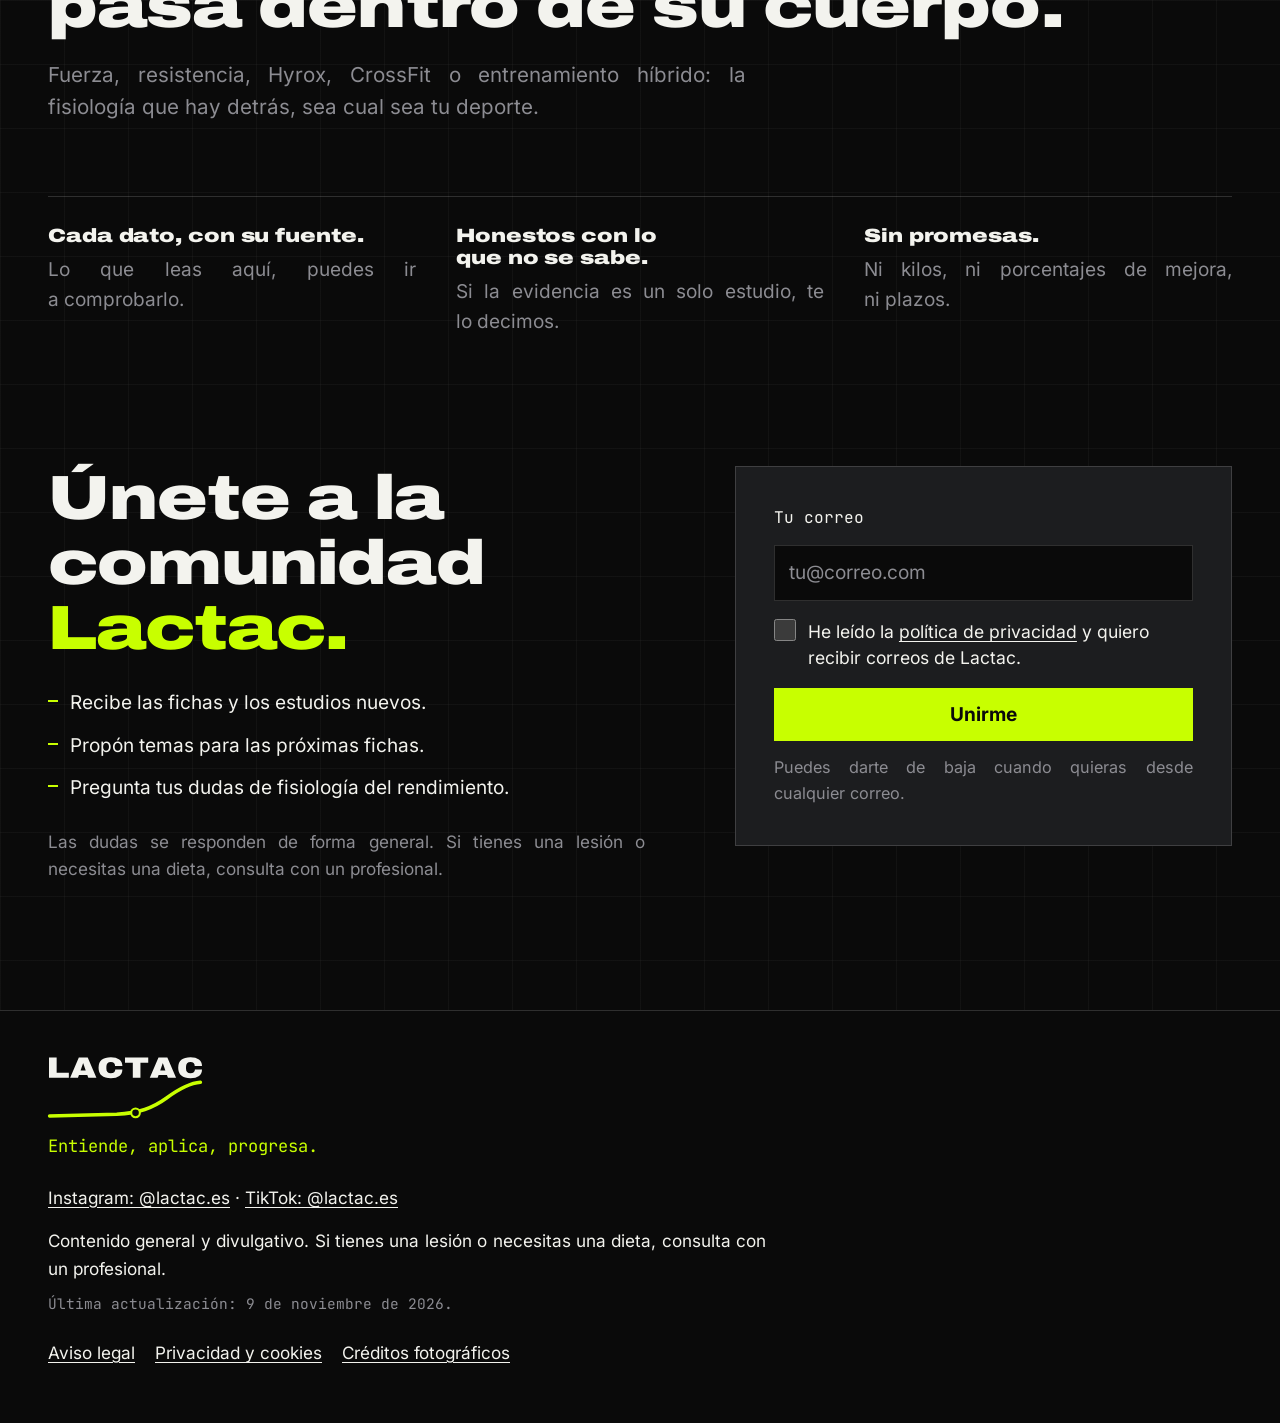
==== commit be22db28: "Añade 8 términos al glosario, completa sus enlaces e iguala las tarjetas Co-Authored-By: Claude Opus" ====
--- a/index.html
+++ b/index.html
@@ -11,7 +11,7 @@
   <link rel="icon" href="assets/logo/lactac-favicon.svg" type="image/svg+xml">
   <link rel="apple-touch-icon" href="assets/logo/lactac-favicon.png">
   <link rel="preload" as="font" type="font/woff2" href="assets/fonts/archivo-900-wdth125-latin.woff2" crossorigin>
-  <link rel="stylesheet" href="styles.css?v=20261109c">
+  <link rel="stylesheet" href="styles.css?v=20261109d">
   <script>
     document.documentElement.classList.add("js");
     setTimeout(function () {
@@ -78,6 +78,13 @@
       <!-- Las tres primeras novedades de novedades.html -->
       <ul class="news-list">
         <li class="news-item">
+          <p class="news-tag">Glosario</p>
+          <div class="news-body">
+            <h3><a href="glosario.html">Ocho términos nuevos en el Glosario</a></h3>
+            <p>Entre ellos, <a href="glosario.html#economia-de-carrera">economía de carrera</a>, <a href="glosario.html#entrenamiento-intervalico">entrenamiento interválico</a> y <a href="glosario.html#maximo-estado-estable">máximo estado estable de lactato</a>.</p>
+          </div>
+        </li>
+        <li class="news-item">
           <p class="news-tag">Sección nueva</p>
           <div class="news-body">
             <h3><a href="por-deporte.html">Nace Por deporte</a></h3>
@@ -89,13 +96,6 @@
           <div class="news-body">
             <h3><a href="aprende.html#cafeina">¿La cafeína mejora el rendimiento?</a></h3>
             <p>Qué mejora, qué dosis se han estudiado y hasta dónde se considera segura.</p>
-          </div>
-        </li>
-        <li class="news-item">
-          <p class="news-tag">Glosario</p>
-          <div class="news-body">
-            <h3><a href="glosario.html#contraccion-excentrica">Contracción excéntrica</a></h3>
-            <p>Nuevo término, con esquema propio y el estudio de <a href="estudios.html#hody-2019">Hody 2019</a>.</p>
           </div>
         </li>
       </ul>
--- a/styles.css
+++ b/styles.css
@@ -266,12 +266,13 @@
 .latest .news-list { border-top: 1px solid var(--line); }
 .study-group { padding-top: clamp(48px, 6vw, 88px); }
 .study-group h2 { margin-bottom: clamp(20px, 3vw, 36px); }
-.study-grid { display: grid; gap: 16px; grid-template-columns: repeat(auto-fit, minmax(min(100%, 520px), 1fr)); align-items: start; }
+.study-grid { display: grid; gap: 16px; grid-template-columns: repeat(auto-fit, minmax(min(100%, 520px), 1fr)); align-items: stretch; }
 .study-featured { grid-column: 1 / -1; }
-.study { min-width: 0; display: grid; grid-template-columns: minmax(0, 1fr); gap: 4px; padding: clamp(22px, 3vw, 36px); background: var(--graphite); }
+.study { min-width: 0; display: flex; flex-direction: column; gap: 4px; padding: clamp(22px, 3vw, 36px); background: var(--graphite); }
+.study > * { min-width: 0; }
 .study h3 { font-size: clamp(1.2rem, 2vw, 1.5rem); margin-bottom: 8px; }
 .study .ficha-block p { font-size: .95em; }
-.study-uses { margin-top: 10px; font-family: var(--mono); font-size: .8em; color: var(--gray); }
+.study-uses { margin-top: auto; padding-top: 10px; font-family: var(--mono); font-size: .8em; color: var(--gray); }
 .study-featured .study-uses { margin-block: 18px 4px; }
 .ficha-meta { font-family: var(--mono); font-size: .85em; color: var(--lime); }
 .ficha-btn { margin-top: 10px; }
@@ -331,8 +332,10 @@
 .latest-more { margin-top: 14px; font-size: .92em; }
 
 /* Herramientas */
-.tools { padding-top: clamp(32px, 4vw, 56px); display: grid; gap: 16px; grid-template-columns: repeat(auto-fit, minmax(min(100%, 340px), 1fr)); align-items: start; }
-.tool { min-width: 0; display: grid; grid-template-columns: minmax(0, 1fr); gap: 16px; padding: clamp(22px, 3vw, 36px); background: var(--graphite); }
+.tools { padding-top: clamp(32px, 4vw, 56px); display: grid; gap: 16px; grid-template-columns: minmax(0, 1fr); align-items: stretch; }
+@media (min-width: 720px) { .tools { grid-template-columns: repeat(2, minmax(0, 1fr)); } }
+@media (min-width: 1600px) { .tools { grid-template-columns: repeat(4, minmax(0, 1fr)); } }
+.tool { min-width: 0; display: grid; grid-template-columns: minmax(0, 1fr); align-content: start; gap: 16px; padding: clamp(22px, 3vw, 36px); background: var(--graphite); }
 .tool h2 { font-size: clamp(1.3rem, 2.2vw, 1.75rem); line-height: 1.12; letter-spacing: -.005em; }
 .tool > p { color: var(--gray); }
 .tool h3 { margin-bottom: 8px; font-family: var(--mono); font-size: .92em; font-weight: 500; }
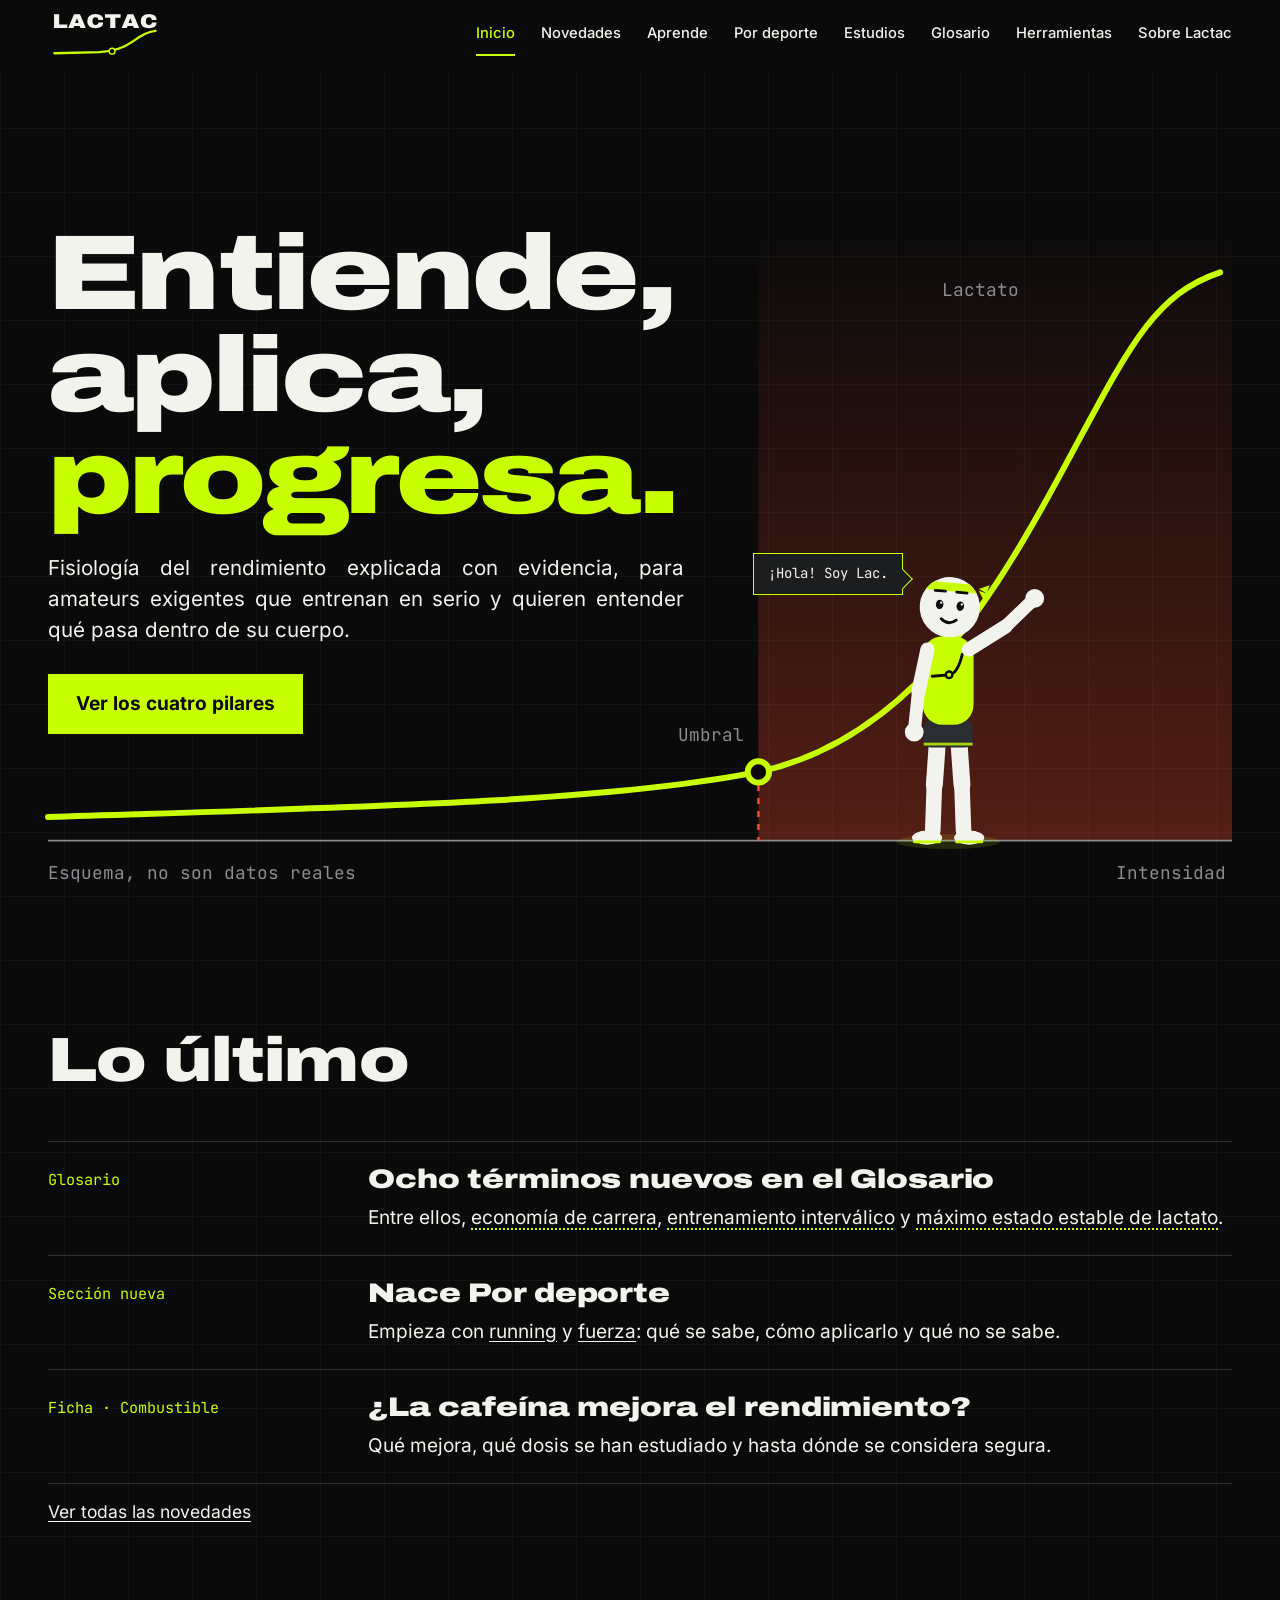
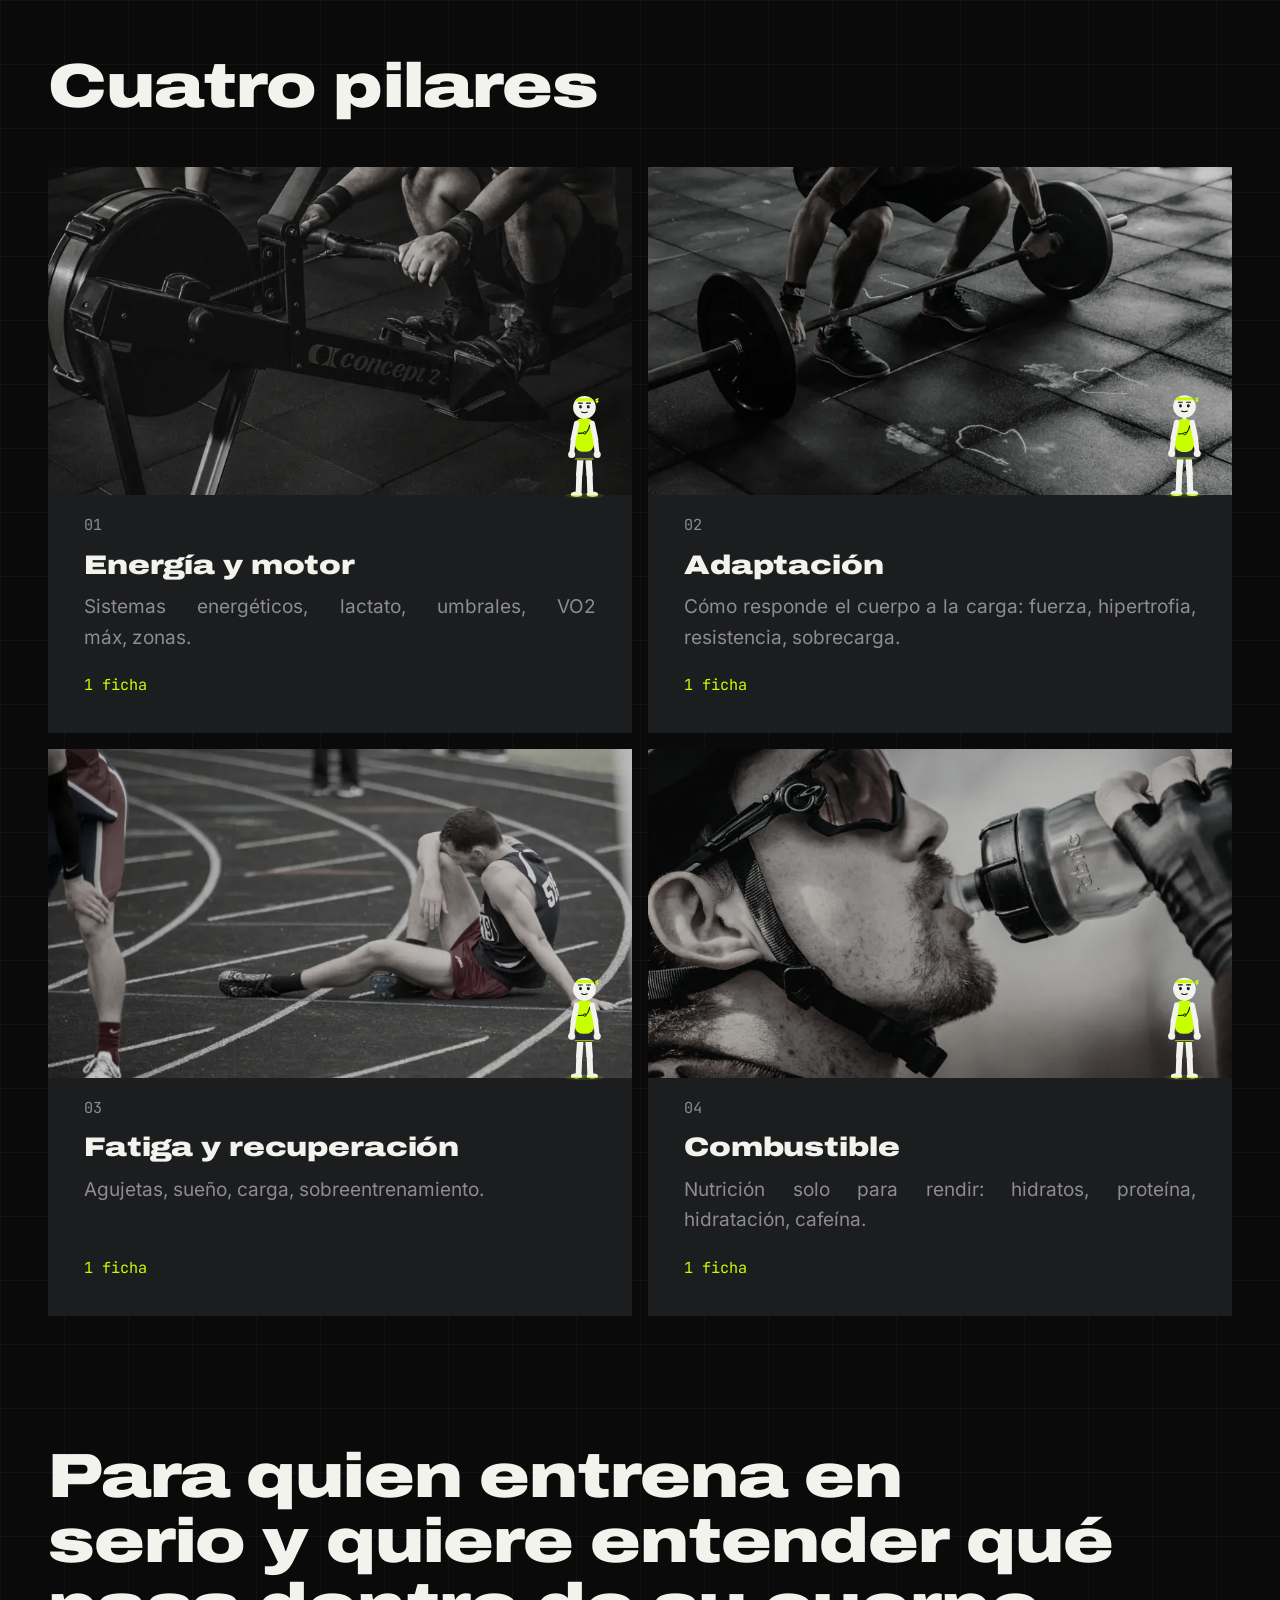
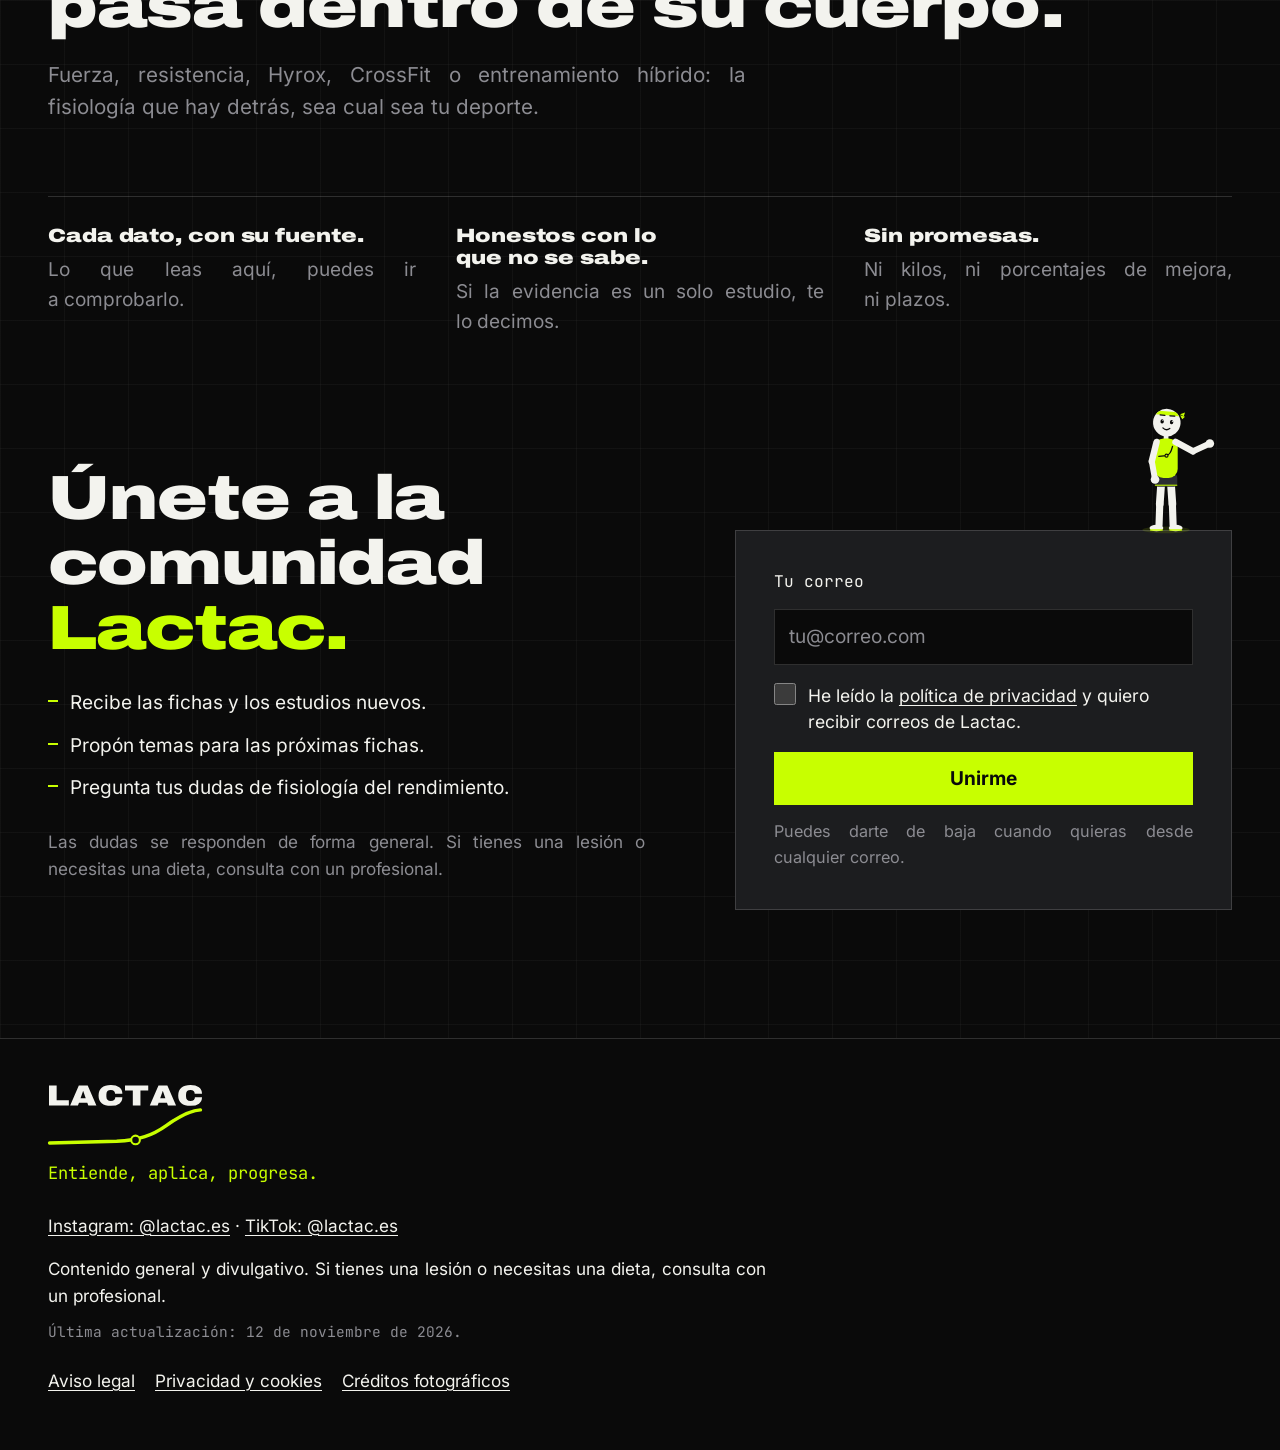
==== commit 8b62c6f2: "Añade a Lac, la mascota animada, a la web Lac se dibuja con código (lac.js, sin librerías) a partir " ====
--- a/index.html
+++ b/index.html
@@ -11,7 +11,7 @@
   <link rel="icon" href="assets/logo/lactac-favicon.svg" type="image/svg+xml">
   <link rel="apple-touch-icon" href="assets/logo/lactac-favicon.png">
   <link rel="preload" as="font" type="font/woff2" href="assets/fonts/archivo-900-wdth125-latin.woff2" crossorigin>
-  <link rel="stylesheet" href="styles.css?v=20261109d">
+  <link rel="stylesheet" href="styles.css?v=20261112b">
   <script>
     document.documentElement.classList.add("js");
     setTimeout(function () {
@@ -22,6 +22,7 @@
   <script defer src="lib/ScrollTrigger.min.js?v=20261105"></script>
   <script defer src="lib/manifest.js?v=20261107"></script>
   <script defer src="main.js?v=20261107i"></script>
+  <script defer src="lac.js?v=20261112b"></script>
 </head>
 <body>
   <a class="skip-link" href="#contenido">Saltar al contenido</a>
@@ -71,6 +72,10 @@
         <text x="995" y="552" text-anchor="end">Intensidad</text>
         <text x="0" y="552">Esquema, no son datos reales</text>
       </svg>
+      <button class="lac lac-hero" type="button" data-lac="normal" data-lac-on="chart:760,520" data-lac-delay="1300" data-lac-hello="¡Hola! Soy Lac."
+        data-lac-cycle="senala,corre,piensa,pulgar,curl,celebra"
+        data-lac-says="Esta es la curva de lactato.|Pasado el umbral, se dispara.|Aquí cada dato lleva su fuente.|Si no se sabe, te lo digo.|Entiende, aplica…|¡…y progresa!"
+        aria-label="Lac, la mascota de Lactac. Púlsalo para que hable."></button>
     </section>
 
     <section class="latest wrap">
@@ -106,6 +111,7 @@
       <h2>Cuatro pilares</h2>
       <div class="pillar-cards">
         <a class="pillar-card" href="aprende.html#energia">
+          <span class="lac lac-card" data-lac="normal" data-lac-on="img" data-lac-hover="corre" aria-hidden="true"></span>
           <img class="pillar-photo" src="assets/photos/energia-800.webp" srcset="assets/photos/energia-800.webp 800w, assets/photos/energia-1600.webp 1600w" sizes="(min-width: 720px) 50vw, 100vw" width="800" height="450" alt="" loading="lazy" decoding="async">
           <span class="pillar-num">01</span>
           <h3>Energía y motor</h3>
@@ -113,6 +119,7 @@
           <span class="pillar-count">1 ficha</span>
         </a>
         <a class="pillar-card" href="aprende.html#adaptacion">
+          <span class="lac lac-card" data-lac="normal" data-lac-on="img" data-lac-hover="curl" aria-hidden="true"></span>
           <img class="pillar-photo" src="assets/photos/adaptacion-800.webp" srcset="assets/photos/adaptacion-800.webp 800w, assets/photos/adaptacion-1600.webp 1600w" sizes="(min-width: 720px) 50vw, 100vw" width="800" height="450" alt="" loading="lazy" decoding="async">
           <span class="pillar-num">02</span>
           <h3>Adaptación</h3>
@@ -120,6 +127,7 @@
           <span class="pillar-count">1 ficha</span>
         </a>
         <a class="pillar-card" href="aprende.html#fatiga">
+          <span class="lac lac-card" data-lac="normal" data-lac-on="img" data-lac-hover="bosteza" aria-hidden="true"></span>
           <img class="pillar-photo" src="assets/photos/fatiga-800.webp" srcset="assets/photos/fatiga-800.webp 800w, assets/photos/fatiga-1600.webp 1600w" sizes="(min-width: 720px) 50vw, 100vw" width="800" height="450" alt="" loading="lazy" decoding="async">
           <span class="pillar-num">03</span>
           <h3>Fatiga y recuperación</h3>
@@ -127,6 +135,7 @@
           <span class="pillar-count">1 ficha</span>
         </a>
         <a class="pillar-card" href="aprende.html#combustible">
+          <span class="lac lac-card" data-lac="normal" data-lac-on="img" data-lac-hover="taza" aria-hidden="true"></span>
           <img class="pillar-photo" src="assets/photos/combustible-800.webp" srcset="assets/photos/combustible-800.webp 800w, assets/photos/combustible-1600.webp 1600w" sizes="(min-width: 720px) 50vw, 100vw" width="800" height="450" alt="" loading="lazy" decoding="async">
           <span class="pillar-num">04</span>
           <h3>Combustible</h3>
@@ -167,6 +176,7 @@
       </div>
       <!-- Formulario «Comunidad Lactac» de Brevo, con el diseño de la web. -->
       <form class="join-form" method="post" action="https://de83f04d.sibforms.com/serve/[base64]">
+        <button class="lac lac-join" type="button" data-lac="presenta" data-lac-on="top" data-lac-cycle="pulgar,celebra,presenta" aria-label="Lac, la mascota de Lactac"></button>
         <label for="join-email">Tu correo</label>
         <input id="join-email" name="EMAIL" type="email" autocomplete="email" placeholder="tu@correo.com" required>
         <label class="join-consent">
@@ -188,7 +198,7 @@
       <p class="footer-tagline">Entiende, aplica, progresa.</p>
       <p class="footer-ig"><a href="https://www.instagram.com/lactac.es/">Instagram: @lactac.es</a> · <a href="https://www.tiktok.com/@lactac.es">TikTok: @lactac.es</a></p>
       <p>Contenido general y divulgativo. Si tienes una lesión o necesitas una dieta, consulta con un profesional.</p>
-      <p class="footer-updated">Última actualización: 9 de noviembre de 2026.</p>
+      <p class="footer-updated">Última actualización: 12 de noviembre de 2026.</p>
       <p class="footer-credits">
         <a href="aviso-legal.html">Aviso legal</a>
         <a href="privacidad.html">Privacidad y cookies</a>
--- a/styles.css
+++ b/styles.css
@@ -528,3 +528,54 @@
 @media (prefers-reduced-motion: reduce) {
   html { scroll-behavior: auto; }
 }
+
+/* =============================================================
+   8. Lac, la mascota (lac.js). Sin JavaScript no se ve.
+   ============================================================= */
+.lac {
+  display: none; position: absolute; z-index: 2;
+  height: var(--lac-h, 140px); aspect-ratio: 40 / 65;
+  padding: 0; border: 0; background: none; color: inherit; font: inherit;
+  cursor: pointer; -webkit-tap-highlight-color: transparent;
+  opacity: 0; transform: translateY(14px) scale(.92); transform-origin: 50% 94%;
+  transition: opacity .45s, transform .6s cubic-bezier(.34, 1.56, .64, 1);
+}
+.has-lac .lac { display: block; }
+.lac.is-in { opacity: 1; transform: none; }
+.lac svg { display: block; width: 100%; height: 100%; max-width: none; overflow: visible; }
+.lac:focus-visible { outline: 2px dashed var(--lime); outline-offset: 6px; }
+.lac-bubble {
+  position: absolute; right: 74%; top: 0; width: max-content; max-width: min(240px, 60vw);
+  padding: 10px 14px; background: var(--graphite); border: 1px solid var(--lime); color: var(--bone);
+  font-family: var(--mono); font-size: 14px; line-height: 1.4; text-align: left;
+  opacity: 0; transform: translateY(6px); transition: opacity .25s, transform .25s; pointer-events: none;
+}
+.lac-bubble::after { content: ""; position: absolute; right: -8px; top: 18px; width: 14px; height: 14px; background: var(--graphite); border: solid var(--lime); border-width: 1px 1px 0 0; transform: rotate(45deg); }
+.lac-bubble.is-on { opacity: 1; transform: none; }
+.lac-sigue .lac-bubble { top: -6px; }
+
+.lac-hero { --lac-h: 150px; }
+.page-head { position: relative; }
+.lac-page { --lac-h: clamp(110px, 12vw, 190px); }
+.has-lac .page-head:has(.lac) .page-curve { margin-top: calc(var(--lac-h-page, clamp(110px, 12vw, 190px)) * .75); }
+.pillar-card { position: relative; }
+.lac-card { --lac-h: clamp(96px, 9vw, 128px); pointer-events: none; }
+.join-form { position: relative; }
+.lac-join { --lac-h: 120px; }
+.has-lac .join-form:has(.lac) { margin-top: 112px; }
+@media (min-width: 1024px) {
+  .lac-hero { --lac-h: clamp(190px, 34vh, 340px); }
+  .lac-join { --lac-h: 140px; }
+  .has-lac .join-form:has(.lac) { margin-top: 64px; }
+}
+/* El acompañante: fijo en la esquina mientras se hace scroll */
+.lac-sigue {
+  position: fixed; z-index: 40; left: auto; top: auto;
+  right: max(10px, calc(var(--edge) - 36px)); bottom: 10px;
+  --lac-h: 96px; pointer-events: none; transform: translateY(120%);
+}
+.lac-sigue.is-in { pointer-events: auto; transform: none; }
+@media (min-width: 1024px) { .lac-sigue { --lac-h: 150px; bottom: 16px; } }
+@media (prefers-reduced-motion: reduce) {
+  .lac, .lac-bubble { transition: none; }
+}
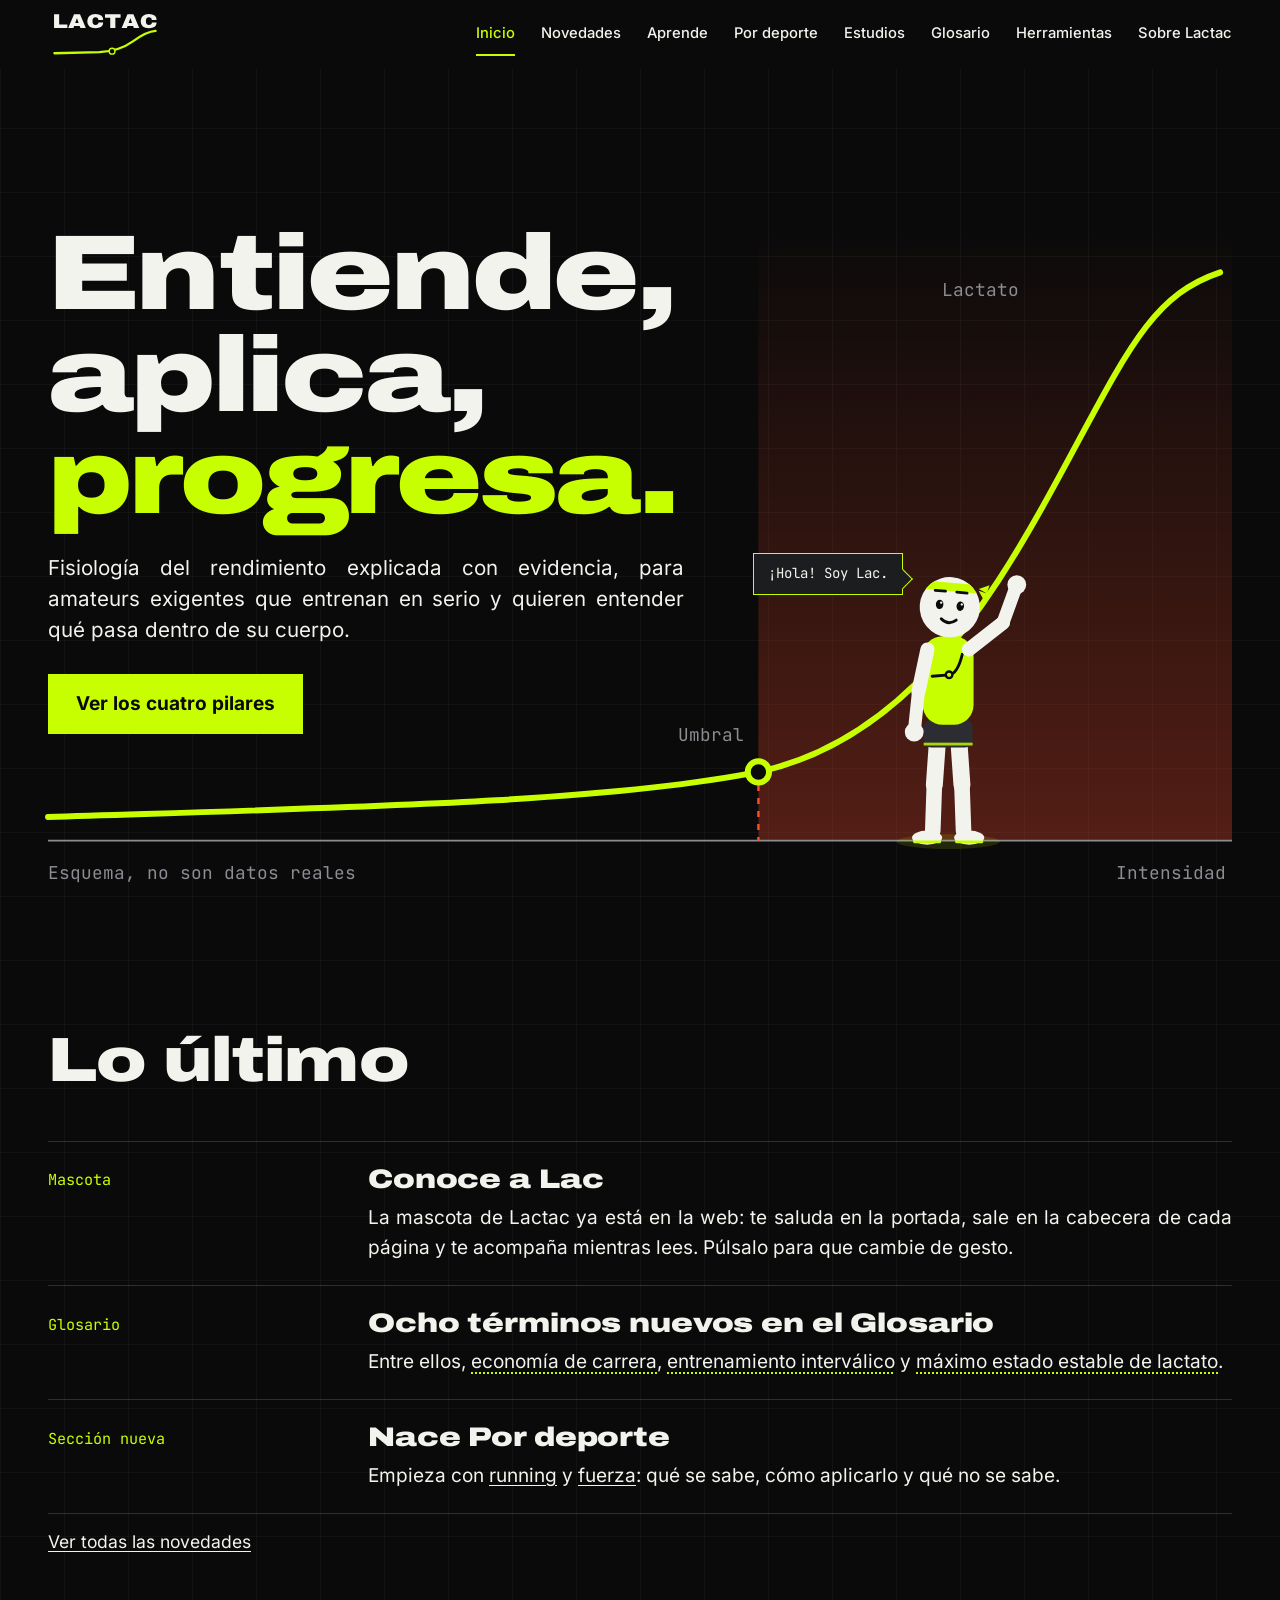
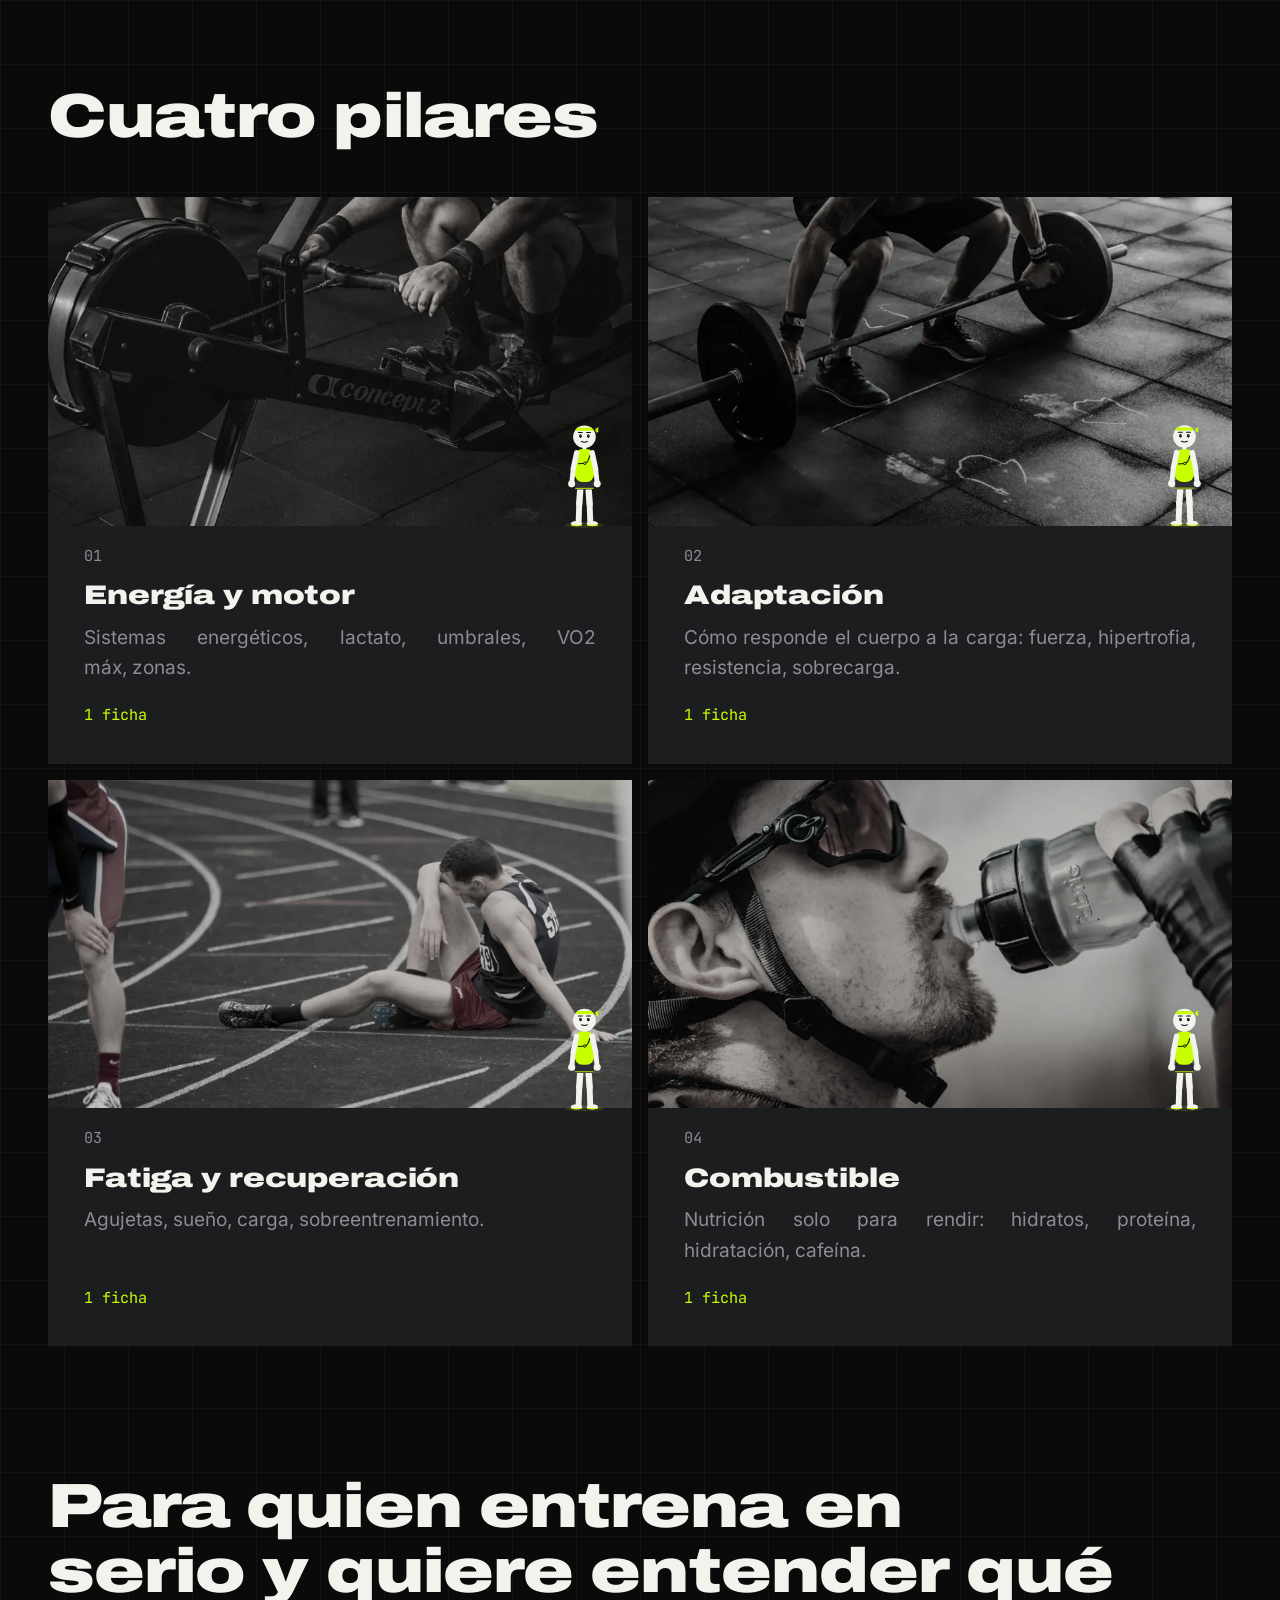
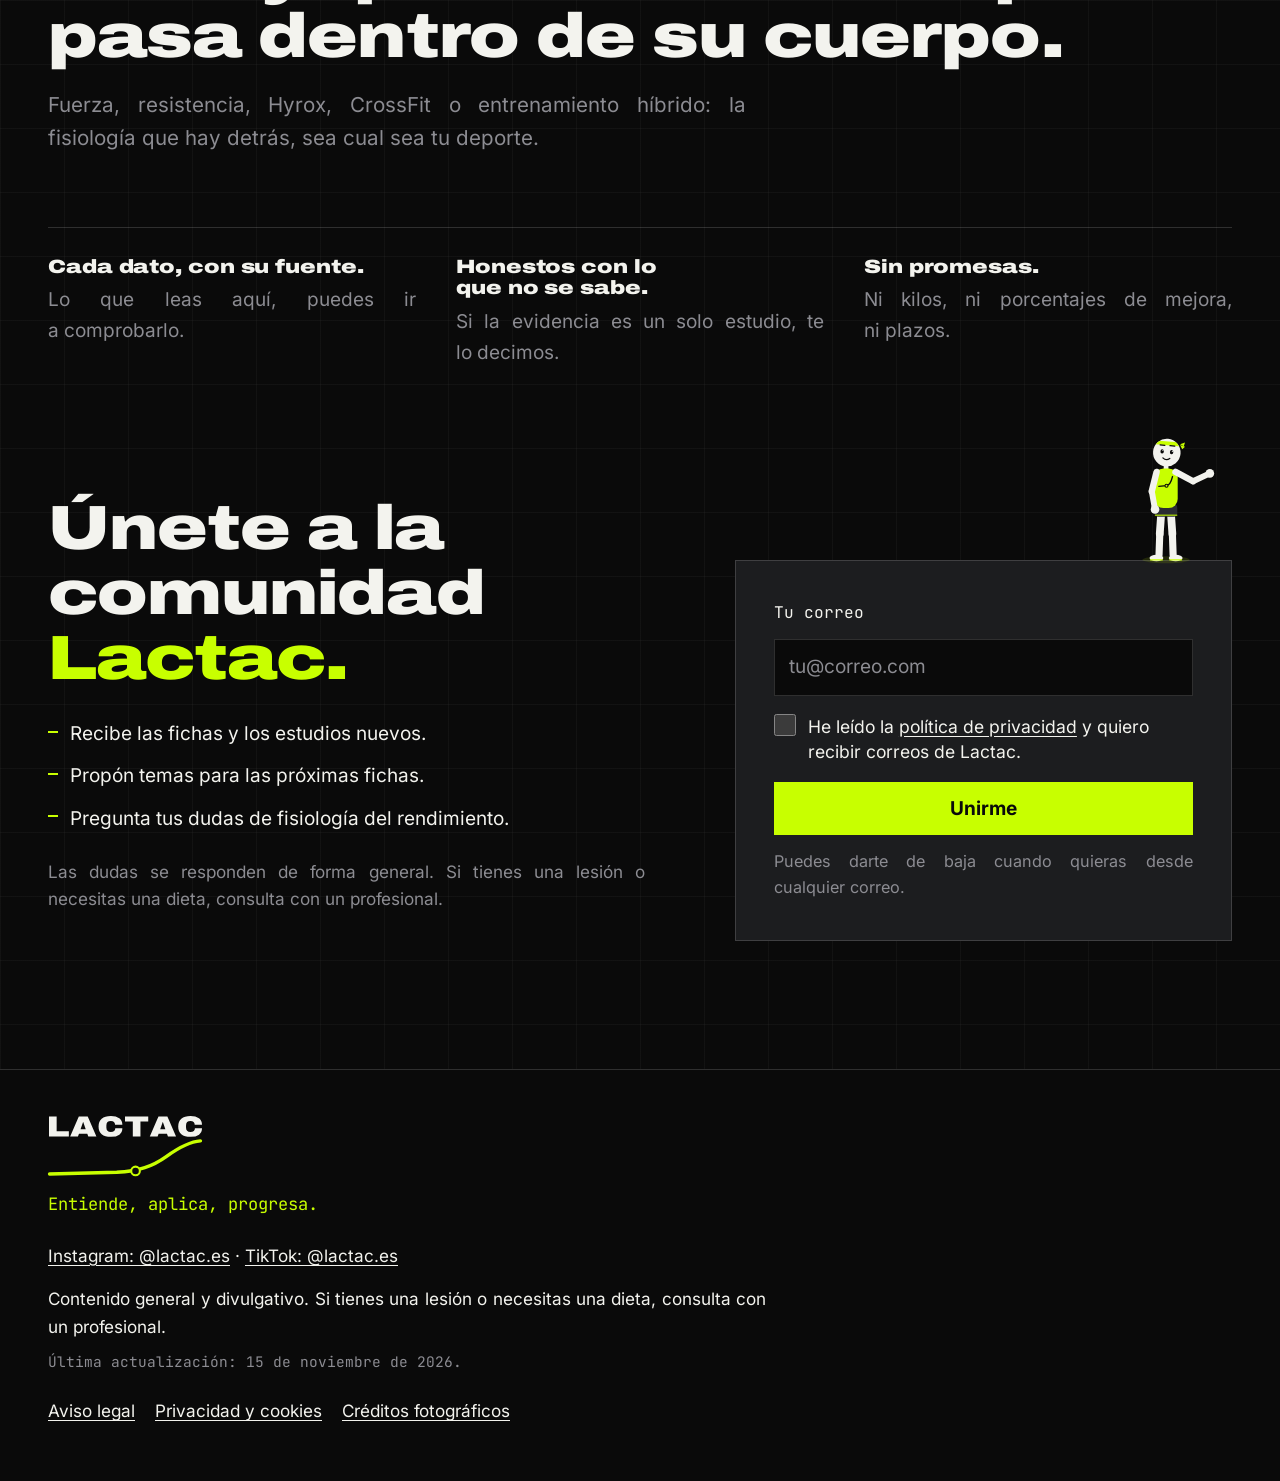
==== commit fbecc800: "Añade a Lac en Novedades y en Lo último de la portada Co-Authored-By: Claude Opus 5.5 <noreply@anthr" ====
--- a/index.html
+++ b/index.html
@@ -83,6 +83,13 @@
       <!-- Las tres primeras novedades de novedades.html -->
       <ul class="news-list">
         <li class="news-item">
+          <p class="news-tag">Mascota</p>
+          <div class="news-body">
+            <h3><a href="index.html">Conoce a Lac</a></h3>
+            <p>La mascota de Lactac ya está en la web: te saluda en la portada, sale en la cabecera de cada página y te acompaña mientras lees. Púlsalo para que cambie de gesto.</p>
+          </div>
+        </li>
+        <li class="news-item">
           <p class="news-tag">Glosario</p>
           <div class="news-body">
             <h3><a href="glosario.html">Ocho términos nuevos en el Glosario</a></h3>
@@ -94,13 +101,6 @@
           <div class="news-body">
             <h3><a href="por-deporte.html">Nace Por deporte</a></h3>
             <p>Empieza con <a href="por-deporte.html#running">running</a> y <a href="por-deporte.html#fuerza">fuerza</a>: qué se sabe, cómo aplicarlo y qué no se sabe.</p>
-          </div>
-        </li>
-        <li class="news-item">
-          <p class="news-tag">Ficha · Combustible</p>
-          <div class="news-body">
-            <h3><a href="aprende.html#cafeina">¿La cafeína mejora el rendimiento?</a></h3>
-            <p>Qué mejora, qué dosis se han estudiado y hasta dónde se considera segura.</p>
           </div>
         </li>
       </ul>
@@ -198,7 +198,7 @@
       <p class="footer-tagline">Entiende, aplica, progresa.</p>
       <p class="footer-ig"><a href="https://www.instagram.com/lactac.es/">Instagram: @lactac.es</a> · <a href="https://www.tiktok.com/@lactac.es">TikTok: @lactac.es</a></p>
       <p>Contenido general y divulgativo. Si tienes una lesión o necesitas una dieta, consulta con un profesional.</p>
-      <p class="footer-updated">Última actualización: 12 de noviembre de 2026.</p>
+      <p class="footer-updated">Última actualización: 15 de noviembre de 2026.</p>
       <p class="footer-credits">
         <a href="aviso-legal.html">Aviso legal</a>
         <a href="privacidad.html">Privacidad y cookies</a>
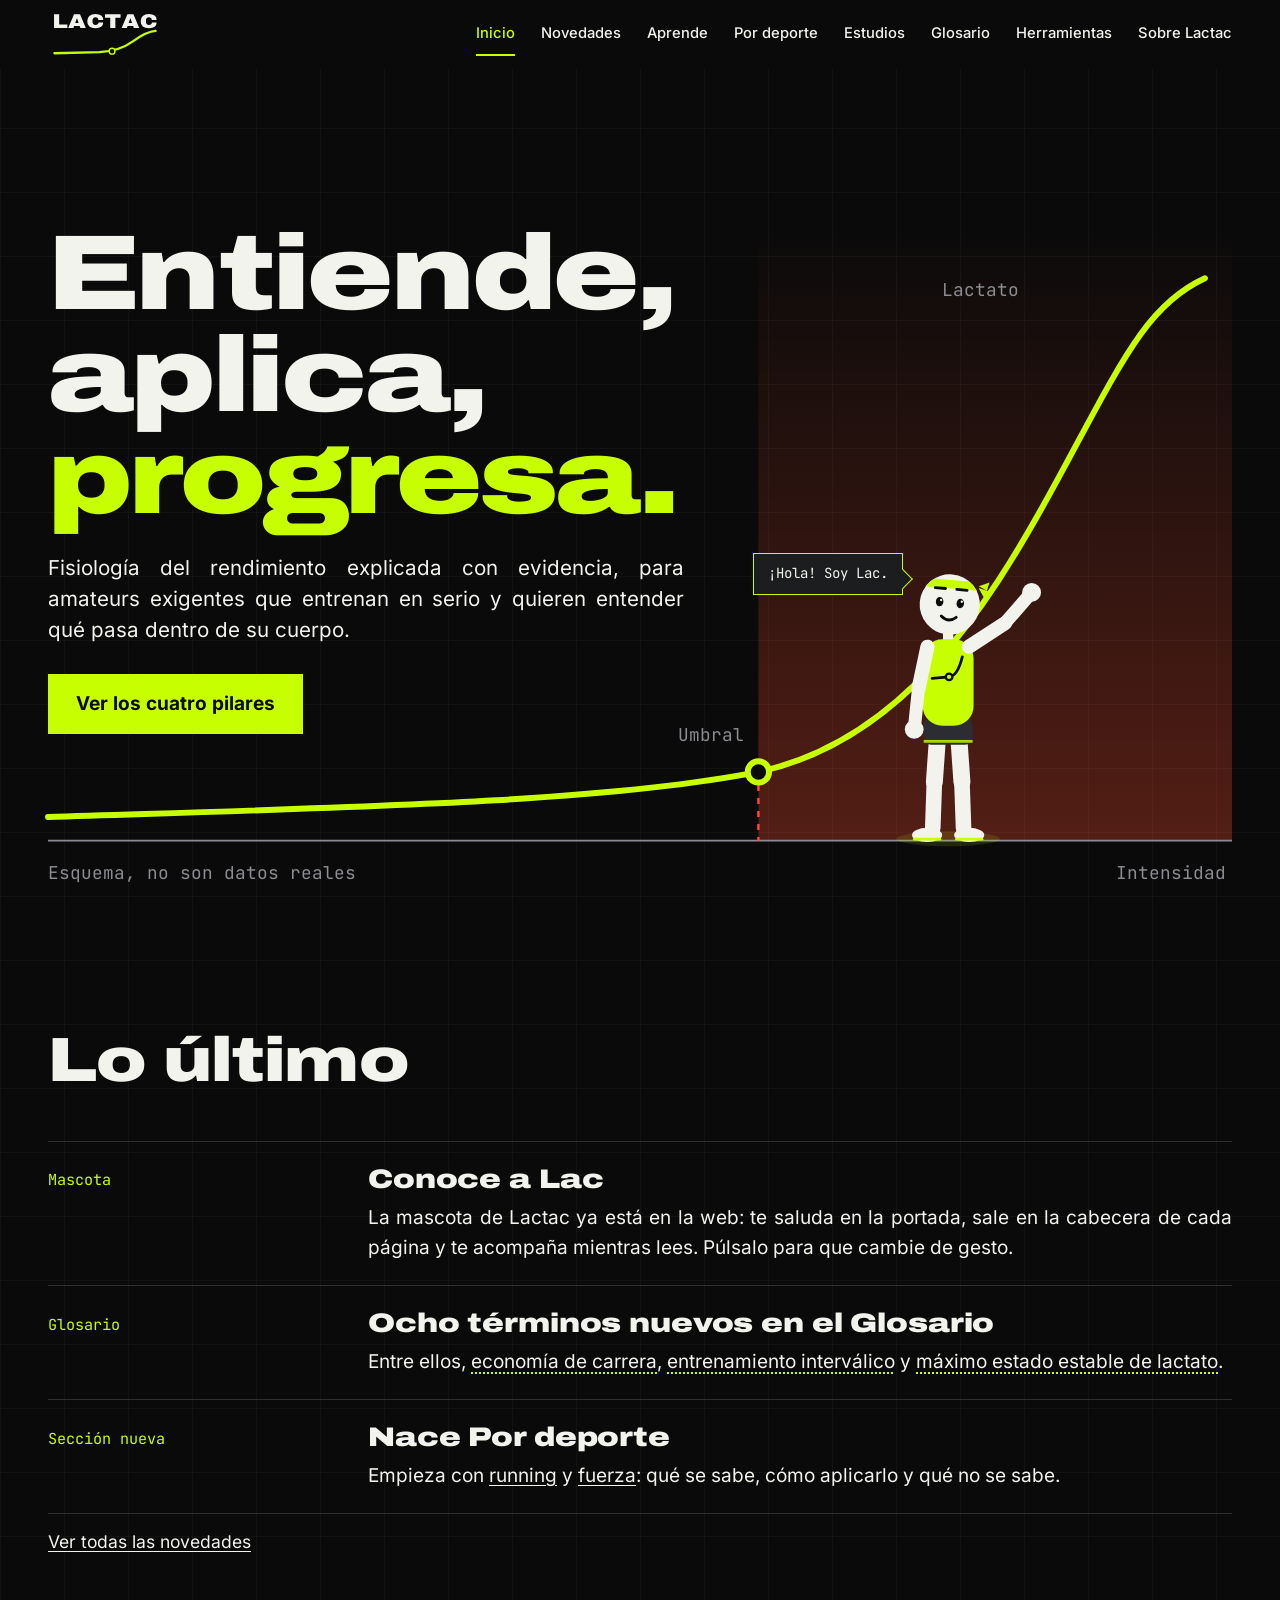
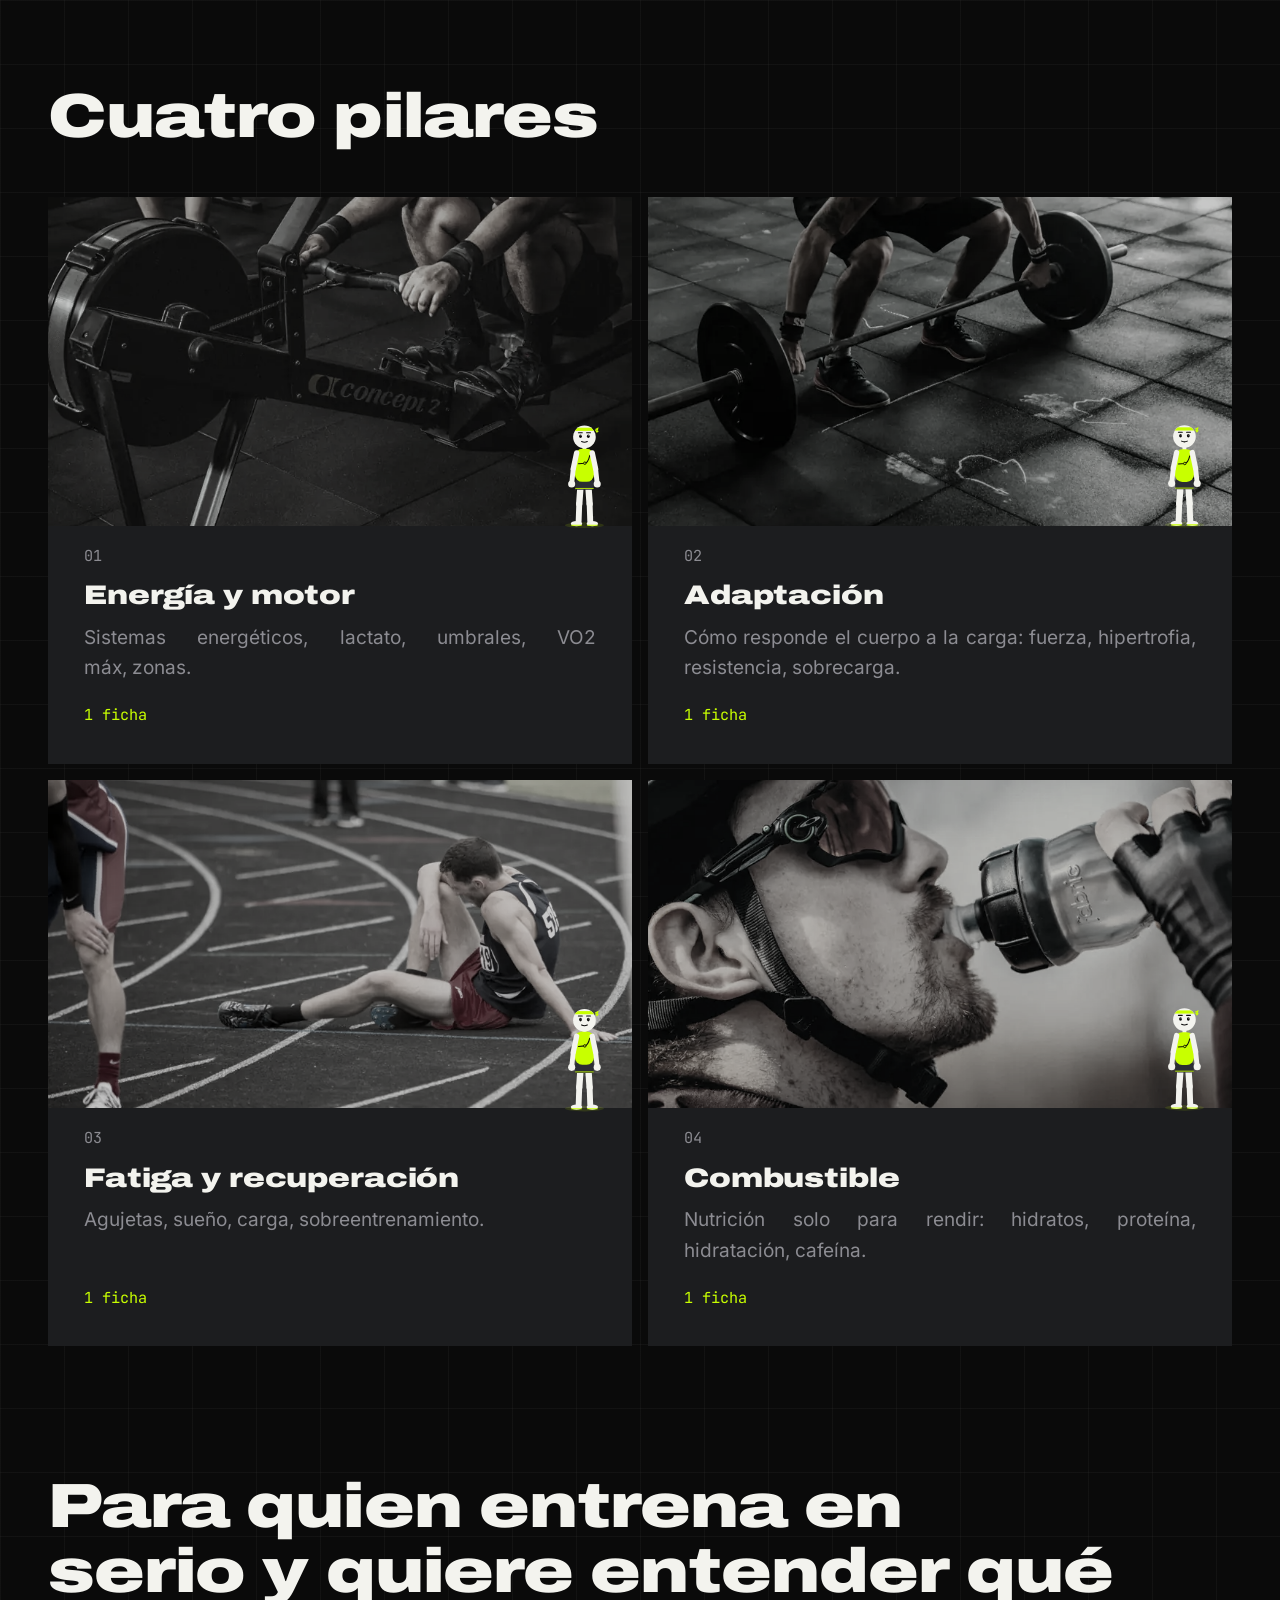
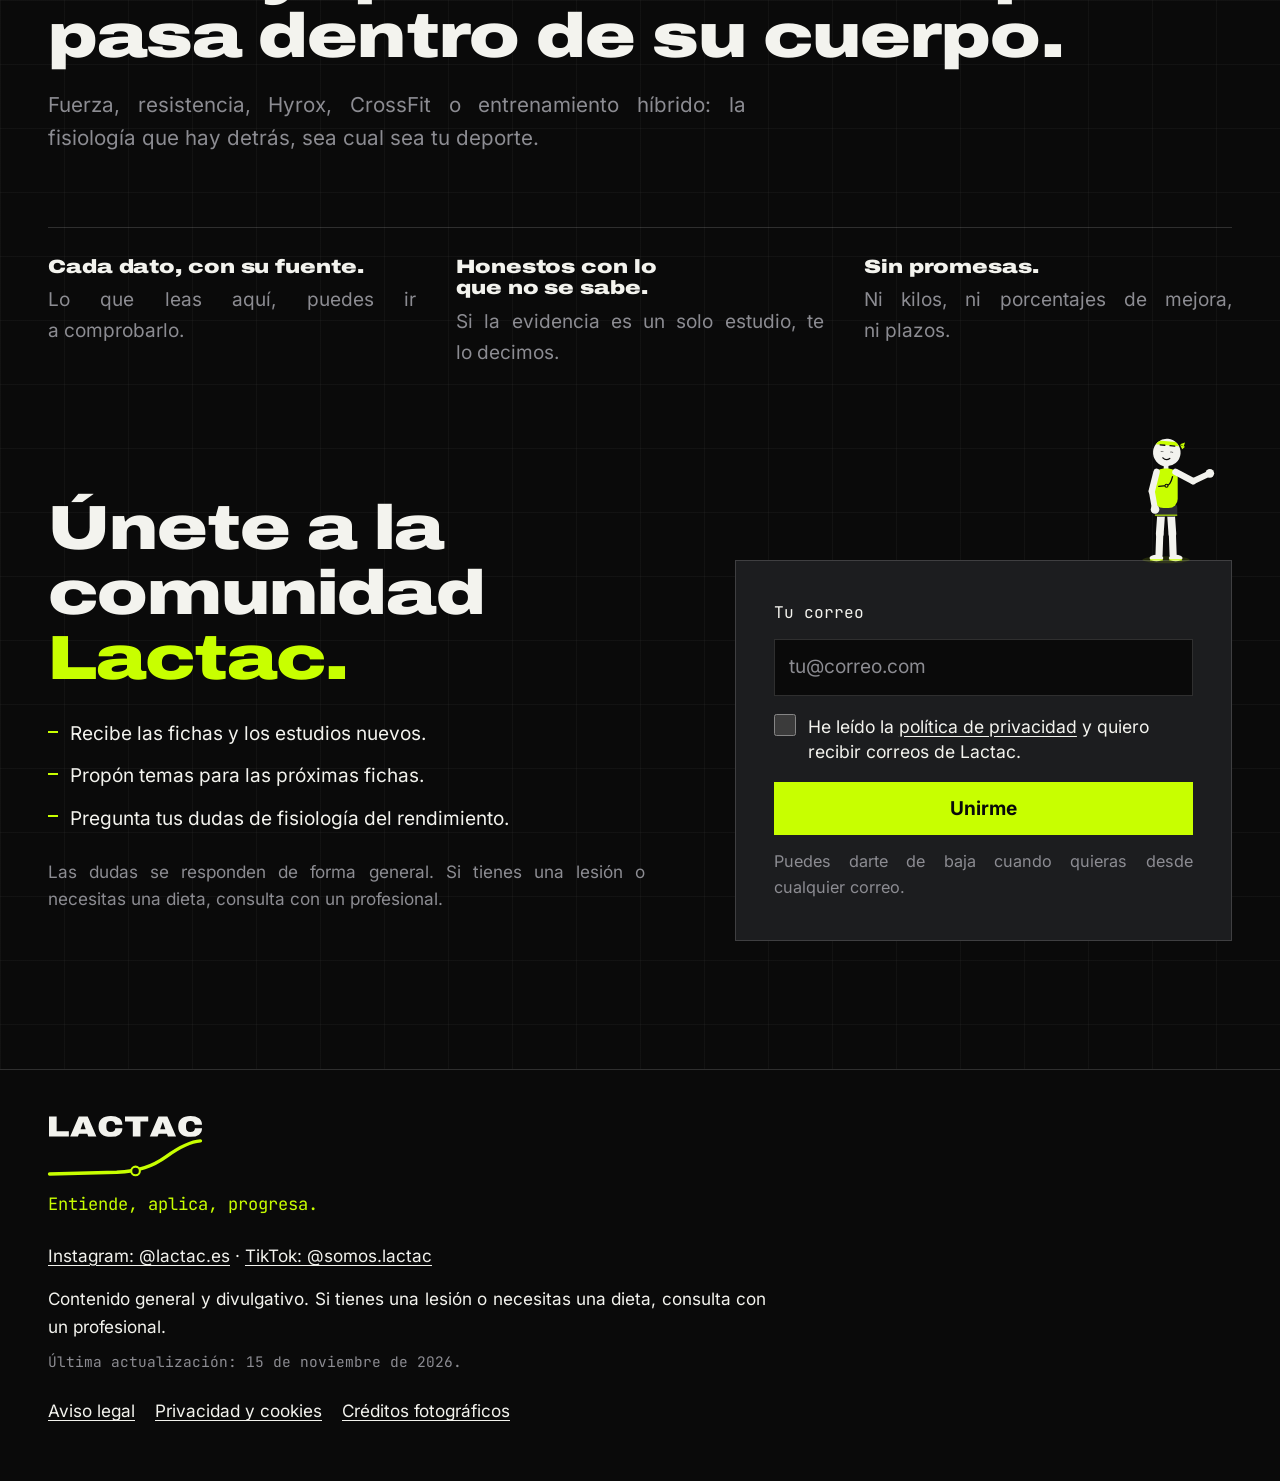
==== commit c16e0876: "Corregir el TikTok de Lactac a @somos.lactac Co-Authored-By: Claude Opus 5.5 <noreply@anthropic.com>" ====
--- a/index.html
+++ b/index.html
@@ -196,7 +196,7 @@
     <div class="wrap footer-inner">
       <img class="footer-logo" src="assets/logo/lactac-logo-transparente-para-fondo-oscuro.svg" width="5801" height="2433" alt="Lactac" loading="lazy">
       <p class="footer-tagline">Entiende, aplica, progresa.</p>
-      <p class="footer-ig"><a href="https://www.instagram.com/lactac.es/">Instagram: @lactac.es</a> · <a href="https://www.tiktok.com/@lactac.es">TikTok: @lactac.es</a></p>
+      <p class="footer-ig"><a href="https://www.instagram.com/lactac.es/">Instagram: @lactac.es</a> · <a href="https://www.tiktok.com/@somos.lactac">TikTok: @somos.lactac</a></p>
       <p>Contenido general y divulgativo. Si tienes una lesión o necesitas una dieta, consulta con un profesional.</p>
       <p class="footer-updated">Última actualización: 15 de noviembre de 2026.</p>
       <p class="footer-credits">
